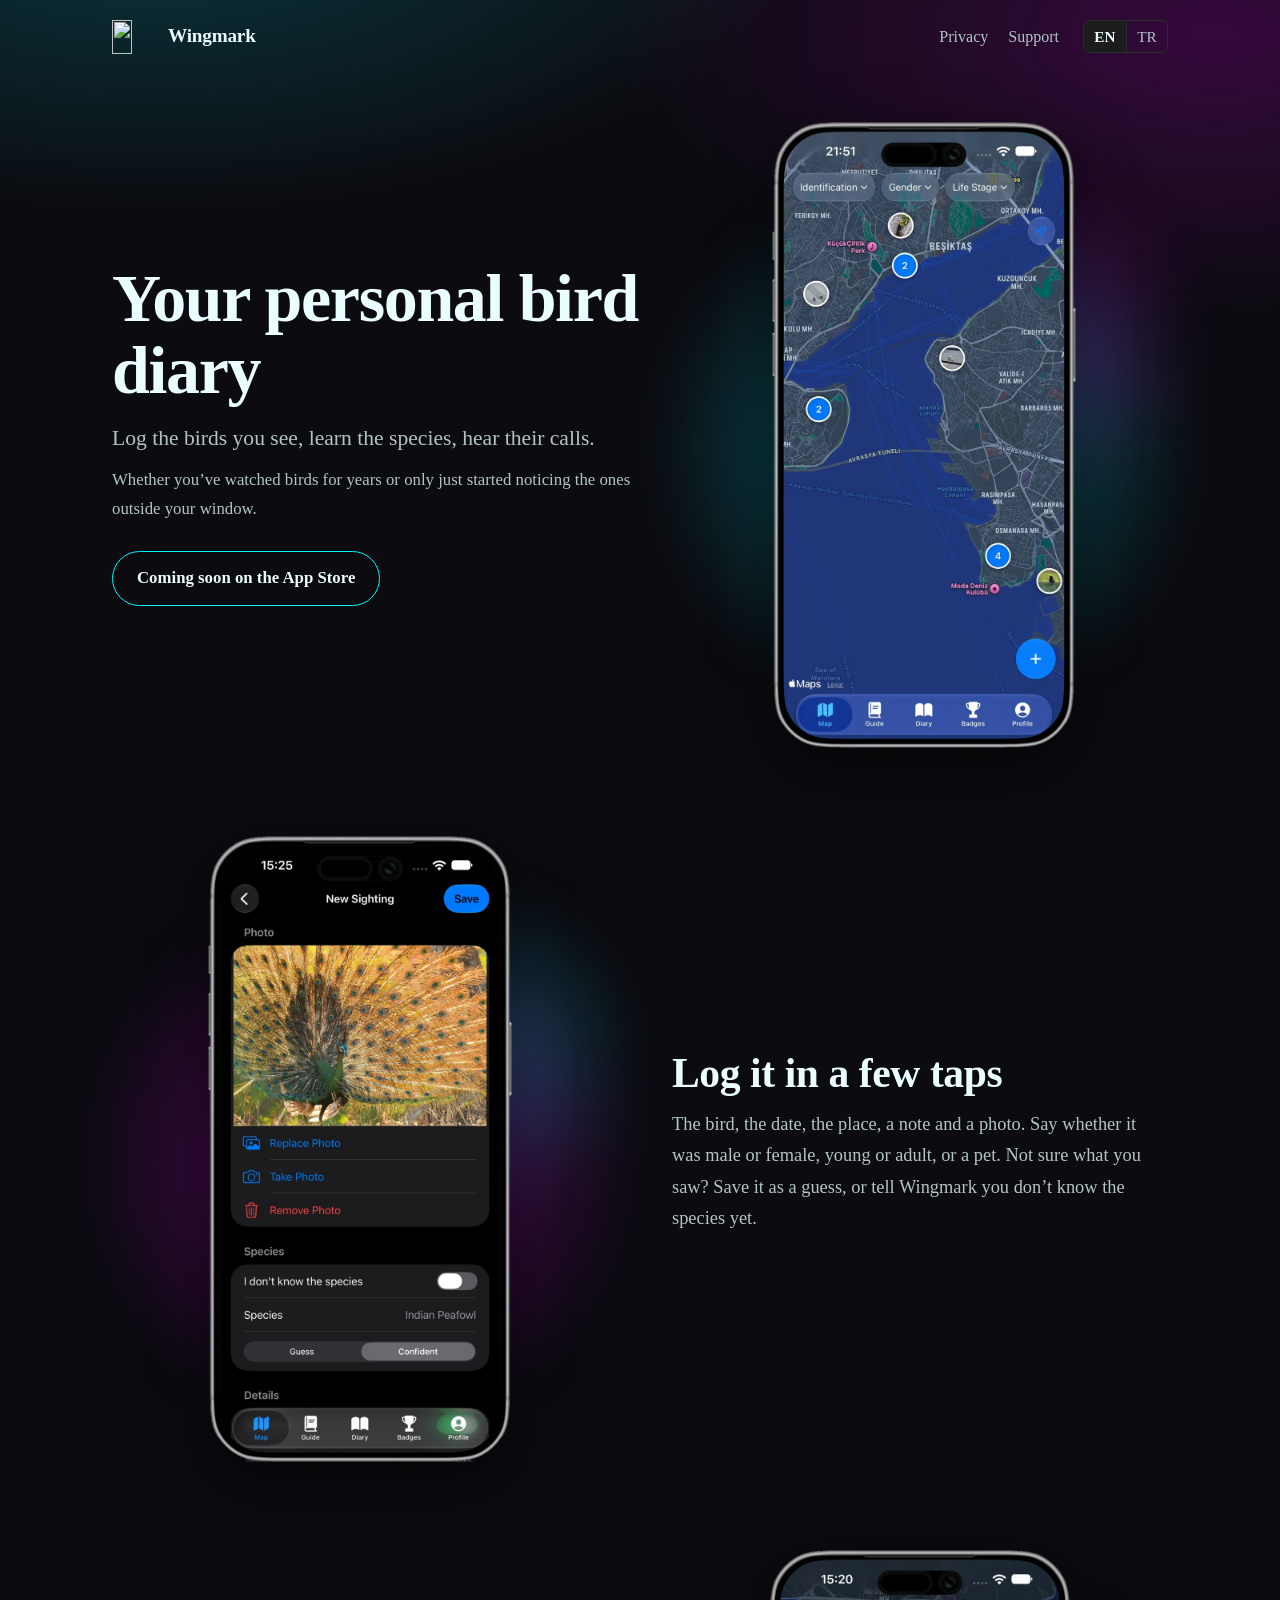
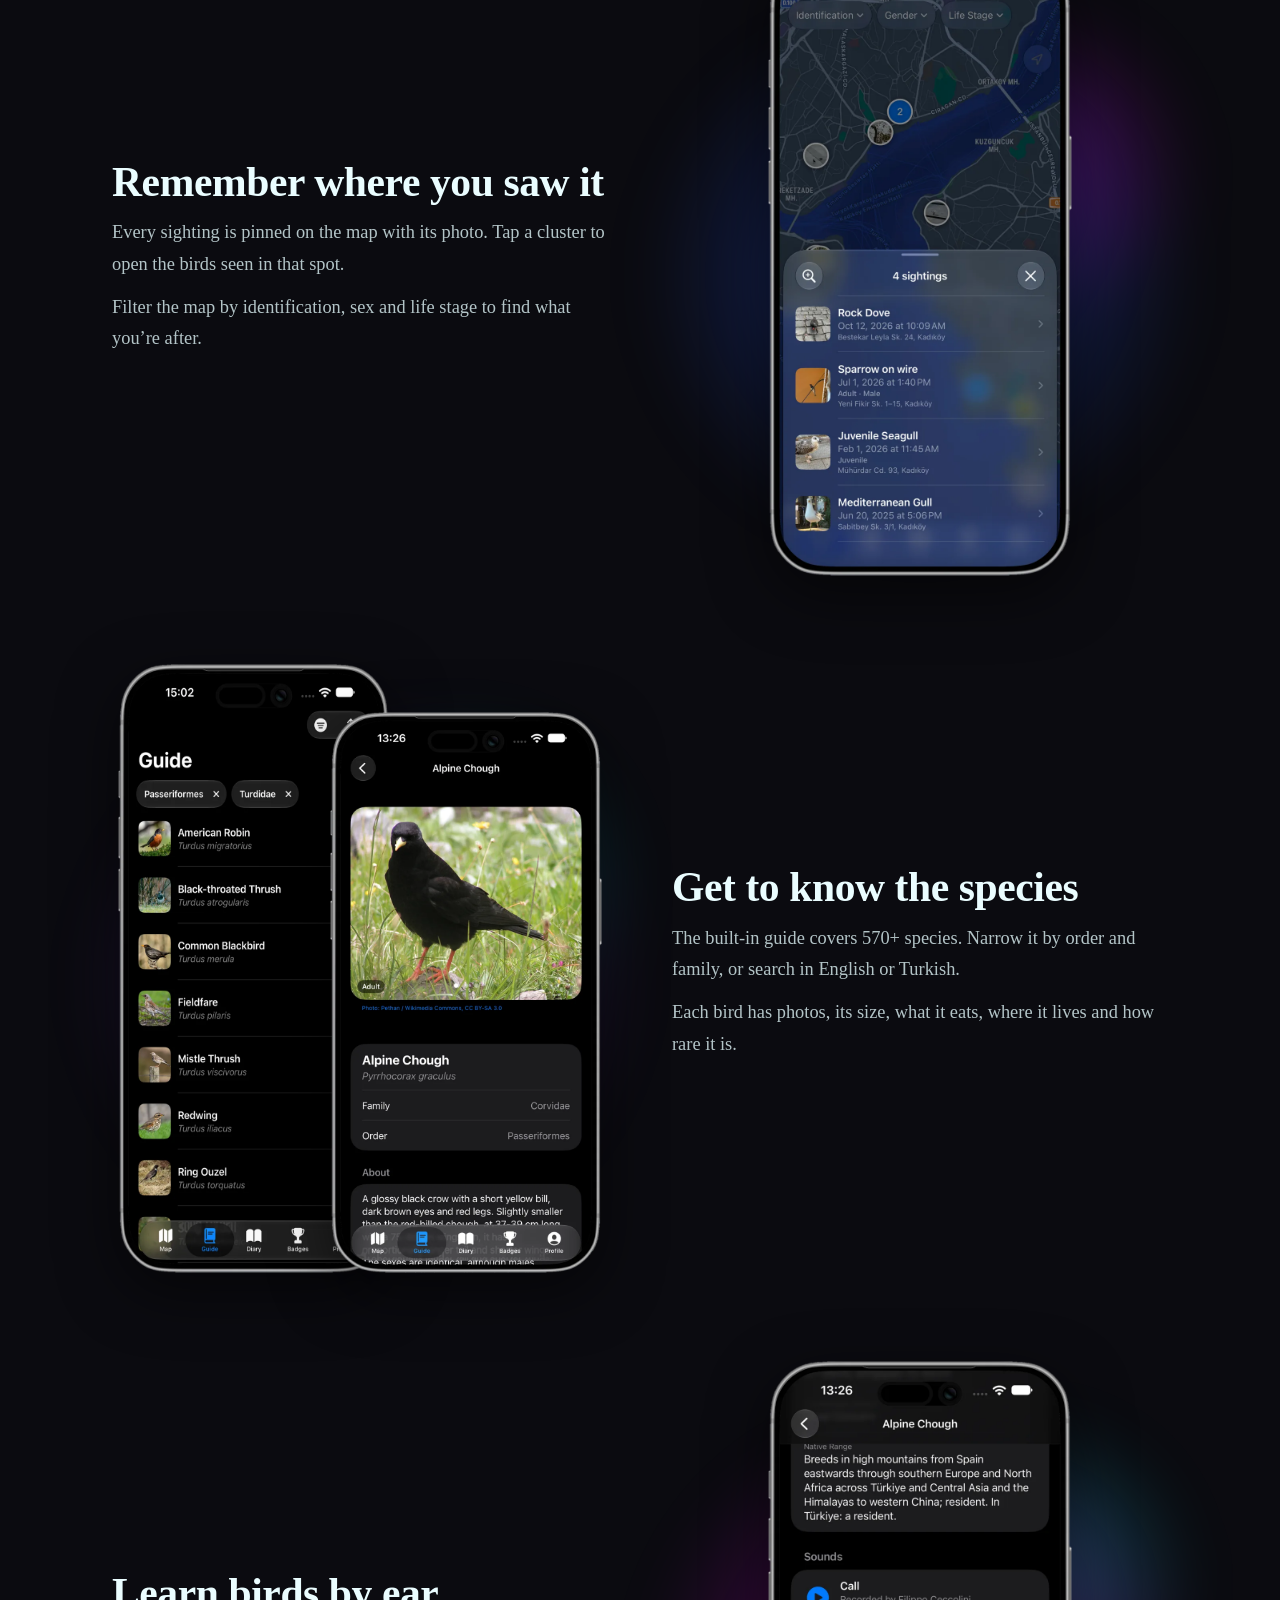
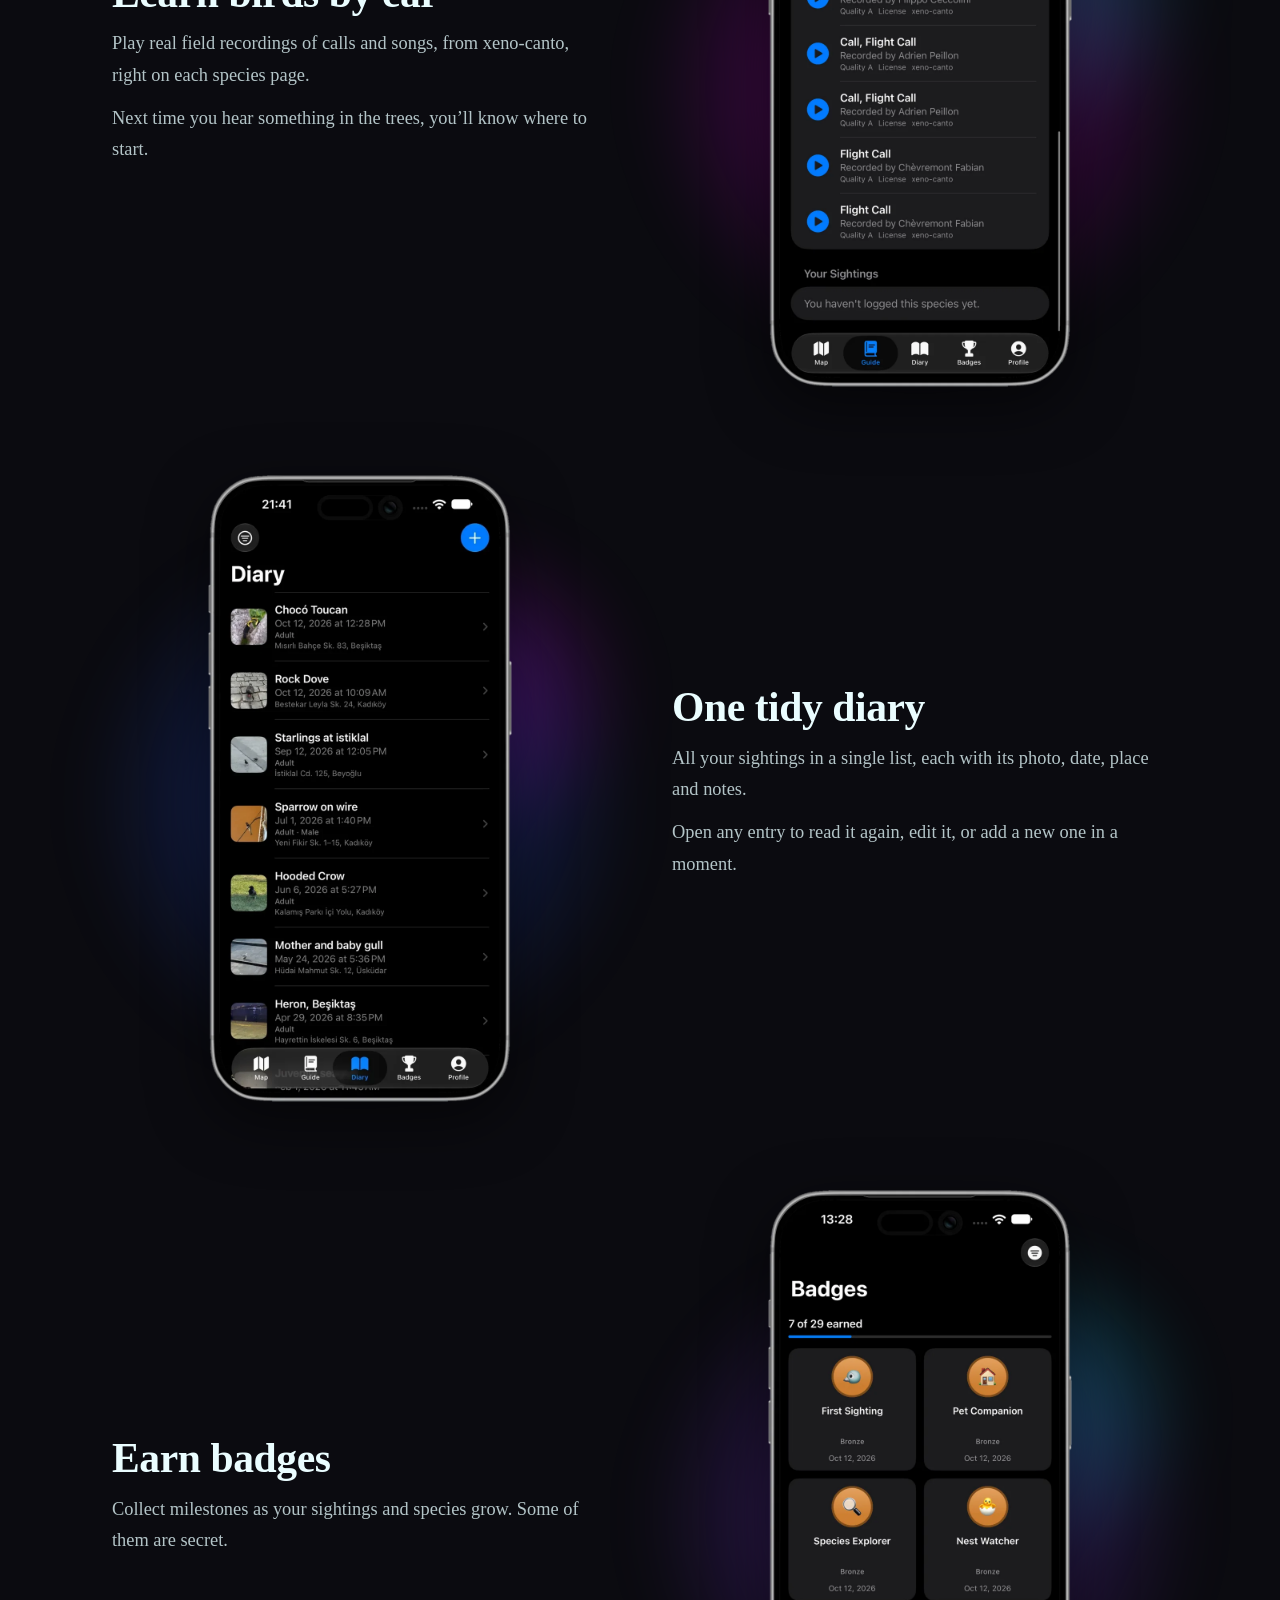
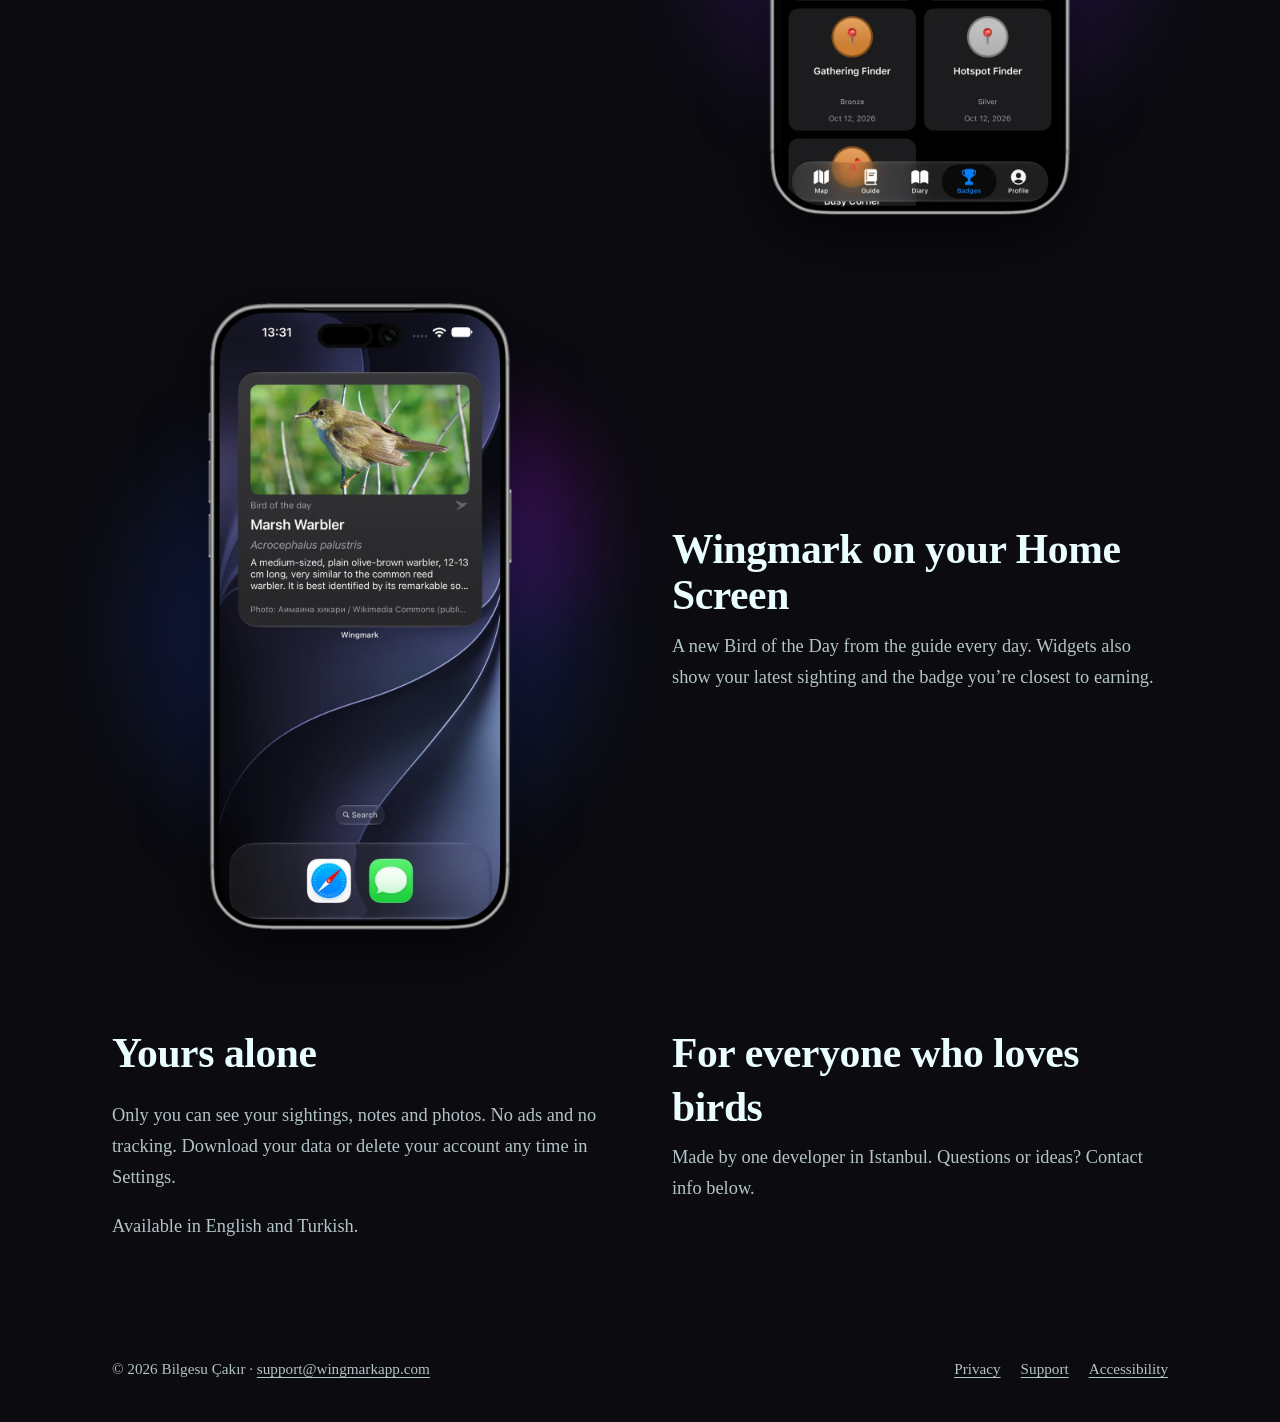
==== index.html @ 17e88d06 "Landing: privacy text as one paragraph Refs #25  Co-Authored-By: Claude Sonnet 5.5 <noreply@anthropi" ====
<!doctype html>
<html lang="en">
<head>
  <meta charset="utf-8">
  <meta name="viewport" content="width=device-width, initial-scale=1">
  <title>Wingmark · Your personal bird diary</title>
  <meta name="description" content="Wingmark is a private bird diary for iPhone: log sightings, pin them on a map, learn the species and hear their calls.">
  <meta name="theme-color" content="#0b0b10">
  <link rel="icon" href="favicon.png" type="image/png">
  <link rel="apple-touch-icon" href="apple-touch-icon.png">
  <link rel="preload" href="fonts/literata-latin.woff2" as="font" type="font/woff2" crossorigin>
  <link rel="stylesheet" href="style.css">
  <link rel="alternate" hreflang="en" href="https://wingmarkapp.com/">
  <link rel="alternate" hreflang="tr" href="https://wingmarkapp.com/index-tr">
</head>
<body class="landing">
  <header class="site-header">
    <div class="wide">
      <a class="brand" href="/"><img src="img/bird-cyan.png" alt="" width="40" height="28">Wingmark</a>
      <div class="header-end">
        <nav class="site-nav" aria-label="Main">
          <a href="/privacy">Privacy</a>
          <a href="/support">Support</a>
        </nav>
        <nav class="lang-toggle" aria-label="Language">
          <a href="/" lang="en" hreflang="en" aria-current="true">EN</a>
          <a href="/index-tr" lang="tr" hreflang="tr">TR</a>
        </nav>
      </div>
    </div>
  </header>

  <main>
    <section class="wide hero">
      <div>
        <h1>Your personal bird diary</h1>
        <p class="lede">Log the birds you see, learn the species, hear their calls.</p>
        <p class="audience">Whether you’ve watched birds for years or only just started noticing the ones outside your window.</p>
        <p class="store-soon">Coming soon on the App Store</p>
      </div>
      <div class="visual single"><img src="img/phones/map-en.webp" alt="Map of sightings, each pinned with its photo" width="760" height="1566"></div>
    </section>

    <section class="wide feature flip">
      <div>
        <h2>Log it in a few taps</h2>
        <p>The bird, the date, the place, a note and a photo. Say whether it was male or female, young or adult, or a pet. Not sure what you saw? Save it as a guess, or tell Wingmark you don’t know the species yet.</p>
      </div>
      <div class="visual magenta single"><img src="img/phones/add-en.webp" alt="The new sighting form with photo, species and details" width="760" height="1566" loading="lazy"></div>
    </section>

    <section class="wide feature">
      <div>
        <h2>Remember where you saw it</h2>
        <p>Every sighting is pinned on the map with its photo. Tap a cluster to open the birds seen in that spot.</p>
        <p>Filter the map by identification, sex and life stage to find what you’re after.</p>
      </div>
      <div class="visual blue single"><img src="img/phones/cluster-en.webp" alt="Tapping a cluster on the map lists the sightings there" width="760" height="1566" loading="lazy"></div>
    </section>

    <section class="wide feature flip">
      <div>
        <h2>Get to know the species</h2>
        <p>The built-in guide covers 570+ species. Narrow it by order and family, or search in English or Turkish.</p>
        <p>Each bird has photos, its size, what it eats, where it lives and how rare it is.</p>
      </div>
      <div class="visual violet duo"><img src="img/phones/guide-en.webp" alt="Species guide narrowed by order and family" width="760" height="1566" loading="lazy"><img src="img/phones/species-en.webp" alt="A species page with photo, family and order" width="760" height="1566" loading="lazy"></div>
    </section>

    <section class="wide feature">
      <div>
        <h2>Learn birds by ear</h2>
        <p>Play real field recordings of calls and songs, from xeno-canto, right on each species page.</p>
        <p>Next time you hear something in the trees, you’ll know where to start.</p>
      </div>
      <div class="visual magenta single"><img src="img/phones/sounds-en.webp" alt="A species page with recorded calls to play" width="760" height="1566" loading="lazy"></div>
    </section>

    <section class="wide feature flip">
      <div>
        <h2>One tidy diary</h2>
        <p>All your sightings in a single list, each with its photo, date, place and notes.</p>
        <p>Open any entry to read it again, edit it, or add a new one in a moment.</p>
      </div>
      <div class="visual blue single"><img src="img/phones/diary-en.webp" alt="A diary list of sightings with photos" width="760" height="1566" loading="lazy"></div>
    </section>

    <section class="wide feature">
      <div>
        <h2>Earn badges</h2>
        <p>Collect milestones as your sightings and species grow. Some of them are secret.</p>
      </div>
      <div class="visual violet single"><img src="img/phones/badges-en.webp" alt="Badges screen showing earned badges" width="760" height="1566" loading="lazy"></div>
    </section>
    <section class="wide feature flip">
      <div>
        <h2>Wingmark on your Home Screen</h2>
        <p>A new Bird of the Day from the guide every day. Widgets also show your latest sighting and the badge you’re closest to earning.</p>
      </div>
      <div class="visual blue single"><img src="img/phones/widget-en.webp" alt="Bird of the Day widget on the Home Screen" width="760" height="1566" loading="lazy"></div>
    </section>

    <div class="wide closing">
      <section class="private">
        <h2>Yours alone</h2>
        <p>Only you can see your sightings, notes and photos. No ads and no tracking. Download your data or delete your account any time in Settings.</p>
        <p>Available in English and Turkish.</p>
      </section>

      <section class="everyone">
        <h2>For everyone who loves birds</h2>
        <p>Made by one developer in Istanbul. Questions or ideas? Contact info below.</p>
      </section>
    </div>
  </main>

  <footer class="site-footer">
    <div class="wide">
      <p>© 2026 Bilgesu Çakır · <a href="mailto:support@wingmarkapp.com">support@wingmarkapp.com</a></p>
      <nav aria-label="Footer">
        <a href="/privacy">Privacy</a>
        <a href="/support">Support</a>
        <a href="/accessibility">Accessibility</a>
      </nav>
    </div>
  </footer>
</body>
</html>
---- style.css ----
/* Literata, self-hosted so the site makes no third-party requests. SIL OFL 1.1, see fonts/OFL.txt */
@font-face {
  font-family: "Literata";
  font-style: normal;
  font-display: swap;
  font-weight: 200 900;
  src: url("fonts/literata-latin-ext.woff2") format("woff2");
  unicode-range: U+0100-02BA, U+02BD-02C5, U+02C7-02CC, U+02CE-02D7, U+02DD-02FF, U+0304, U+0308, U+0329, U+1D00-1DBF, U+1E00-1E9F, U+1EF2-1EFF, U+2020, U+20A0-20AB, U+20AD-20C0, U+2113, U+2C60-2C7F, U+A720-A7FF;
}

@font-face {
  font-family: "Literata";
  font-style: normal;
  font-display: swap;
  font-weight: 200 900;
  src: url("fonts/literata-latin.woff2") format("woff2");
  unicode-range: U+0000-00FF, U+0131, U+0152-0153, U+02BB-02BC, U+02C6, U+02DA, U+02DC, U+0304, U+0308, U+0329, U+2000-206F, U+20AC, U+2122, U+2191, U+2193, U+2212, U+2215, U+FEFF, U+FFFD;
}

:root {
  color-scheme: light;
  --paper: #f1fdff;
  --ink: #0a0a0b;
  --muted: #4b5b5e;
  --accent: #a800b4;
  --mark: #df00eb;
  --panel: #d1f9ff;
  --map: #66efff;
  --contour: #3fb3c2;
  --water: #1c9aab;
  --rule: #bfe9ef;
  --raised: #ffffff;
  --measure: 36rem;
}

@media (prefers-color-scheme: dark) {
  :root {
    color-scheme: dark;
    --paper: #121212;
    --ink: #eafdff;
    --muted: #9db4b7;
    --accent: #01f3ff;
    --mark: #df00eb;
    --panel: #1c1c1d;
    --map: #171819;
    --contour: #24494e;
    --water: #1d6f77;
    --rule: #2a2d2e;
    --raised: #1f2021;
  }
}

*,
*::before,
*::after {
  box-sizing: border-box;
}

html {
  -webkit-text-size-adjust: 100%;
}

body {
  margin: 0;
  background: var(--paper);
  color: var(--ink);
  font-family: "Literata", Georgia, "Times New Roman", serif;
  font-size: 1.125rem;
  line-height: 1.7;
  font-optical-sizing: auto;
}

a {
  color: var(--accent);
  text-decoration-thickness: 1px;
  text-underline-offset: 0.18em;
}

a:hover {
  text-decoration-thickness: 2px;
}

:focus-visible {
  outline: 2px solid var(--accent);
  outline-offset: 3px;
  border-radius: 2px;
}

.column {
  max-width: var(--measure);
  margin: 0 auto;
  padding: 0 1rem;
}

.wide {
  max-width: 52rem;
  margin: 0 auto;
  padding: 0 1rem;
}

/* Header */
.site-header .wide {
  display: flex;
  flex-wrap: wrap;
  align-items: center;
  justify-content: space-between;
  gap: 0.5rem 1.5rem;
  padding-top: 1.25rem;
  padding-bottom: 1.25rem;
}

.brand {
  display: inline-flex;
  align-items: center;
  gap: 0.5rem;
  color: var(--ink);
  font-weight: 650;
  font-size: 1.2rem;
  letter-spacing: -0.01em;
  text-decoration: none;
}

.brand img {
  height: 2.1rem;
  width: auto;
}

.header-end {
  display: flex;
  flex-wrap: wrap;
  align-items: center;
  gap: 0.25rem 1.5rem;
}

.site-nav {
  display: flex;
  gap: 1.25rem;
  font-size: 1rem;
}

.lang-toggle {
  display: flex;
  font-size: 0.95rem;
  border: 1px solid var(--rule);
  border-radius: 6px;
  overflow: hidden;
}

.lang-toggle a {
  padding: 0.15rem 0.65rem;
  color: var(--muted);
  text-decoration: none;
}

.lang-toggle a + a {
  border-left: 1px solid var(--rule);
}

.lang-toggle a[aria-current="true"] {
  background: var(--panel);
  color: var(--ink);
  font-weight: 650;
}

.lang-toggle a:not([aria-current]):hover {
  color: var(--ink);
}

.site-nav a {
  color: var(--muted);
  text-decoration: none;
}

.site-nav a:hover,
.site-nav a[aria-current="page"] {
  color: var(--ink);
  text-decoration: underline;
  text-decoration-color: var(--accent);
}

/* Type scale (1.25 ratio) */
main {
  padding-bottom: 4rem;
}

h1 {
  font-size: 2.44rem;
  line-height: 1.15;
  font-weight: 650;
  letter-spacing: -0.02em;
  margin: 1.5rem 0 0.75rem;
}

h2 {
  font-size: 1.4rem;
  line-height: 1.3;
  font-weight: 620;
  letter-spacing: -0.01em;
  margin: 2.75rem 0 0.6rem;
}

h3 {
  font-size: 1.125rem;
  line-height: 1.4;
  font-weight: 620;
  margin: 1.75rem 0 0.3rem;
}

p,
ul,
ol {
  margin: 0 0 1.1rem;
}

ul,
ol {
  padding-left: 1.3rem;
}

li + li {
  margin-top: 0.4rem;
}

strong {
  font-weight: 620;
}

.lede {
  font-size: 1.3rem;
  line-height: 1.5;
  color: var(--muted);
}

.meta {
  color: var(--muted);
  font-size: 1rem;
}

.summary {
  background: var(--panel);
  border-radius: 6px;
  padding: 1.1rem 1.25rem;
  margin: 2rem 0;
}

.summary > :last-child {
  margin-bottom: 0;
}

.summary h2 {
  font-size: 1.125rem;
  margin: 0 0 0.4rem;
}

.contents {
  margin: 2rem 0;
}

.contents h2 {
  font-size: 1.125rem;
  margin: 0 0 0.4rem;
}

.contents ol {
  columns: 2 13rem;
  column-gap: 2rem;
  margin: 0;
  font-size: 1rem;
}

.contents li {
  break-inside: avoid;
}

.policy h2 {
  scroll-margin-top: 1rem;
}

/* Landing: the field map */
.field {
  display: grid;
  margin: 2rem 0 3rem;
}

.field > * {
  grid-area: 1 / 1;
}

.field svg {
  width: 100%;
  height: auto;
  display: block;
  border-radius: 10px;
  background: var(--map);
}

.field .contour {
  fill: none;
  stroke: var(--contour);
  stroke-width: 1.25;
}

.field .water {
  fill: none;
  stroke: var(--water);
  stroke-width: 5;
  stroke-linecap: round;
}

.field .pin {
  fill: var(--ink);
  fill-opacity: 0.55;
}

.field .pin-selected {
  fill: var(--mark);
}

.field .pin-dot {
  fill: var(--paper);
}

.entry {
  align-self: end;
  justify-self: start;
  margin: 1rem;
  max-width: 18.5rem;
  background: var(--raised);
  border-radius: 8px;
  padding: 0.9rem 1.1rem 1rem;
  box-shadow: 0 1px 2px rgb(21 36 30 / 0.12), 0 6px 20px rgb(21 36 30 / 0.1);
  font-size: 0.95rem;
  line-height: 1.5;
}

.entry h2 {
  font-size: 1.15rem;
  margin: 0;
}

.entry .latin {
  font-style: italic;
  color: var(--muted);
  margin: 0 0 0.6rem;
}

.entry p {
  margin: 0;
}

.entry .note {
  margin-top: 0.6rem;
  color: var(--muted);
}

@media (max-width: 34rem) {
  .field > * {
    grid-area: auto;
  }

  .entry {
    margin: -1.5rem 0.75rem 0;
    max-width: none;
  }
}

@media (prefers-reduced-motion: no-preference) {
  .pin-drop {
    animation: drop 0.6s cubic-bezier(0.3, 1.4, 0.5, 1) 0.3s both;
  }

  @keyframes drop {
    from {
      transform: translateY(-24px);
      opacity: 0;
    }
  }
}

.features h2 {
  font-size: 1.2rem;
  margin: 2rem 0 0.25rem;
}

.features p {
  color: var(--muted);
}

.status {
  margin: 2.5rem 0 0;
  font-size: 1.2rem;
}

/* Support FAQ */
.faq details {
  border-top: 1px solid var(--rule);
  padding: 0.85rem 0;
}

.faq details:last-of-type {
  border-bottom: 1px solid var(--rule);
}

.faq summary {
  cursor: pointer;
  font-weight: 620;
}

.faq details > :not(summary) {
  margin-top: 0.6rem;
}

.faq details > :last-child {
  margin-bottom: 0.25rem;
}

.contact {
  font-size: 1.3rem;
  margin: 0.25rem 0 1.25rem;
}

/* Footer */
.site-footer {
  color: var(--muted);
  font-size: 0.95rem;
  padding: 2rem 0 2.5rem;
}

.site-footer .wide {
  display: flex;
  flex-wrap: wrap;
  justify-content: space-between;
  gap: 0.5rem 1.5rem;
}

.site-footer nav {
  display: flex;
  flex-wrap: wrap;
  gap: 0.25rem 1.25rem;
}

.site-footer a {
  color: var(--muted);
}

.site-footer p {
  margin: 0;
}

/* Landing page (index.html, index-tr.html): always dark, screenshot-led */
body.landing,
body.dark {
  --paper: #0b0b10;
  --ink: #eafdff;
  --muted: #b3c4c7;
  --accent: #01f3ff;
  --panel: #1c1c1d;
  --rule: #2a2d2e;
  color-scheme: dark;
  background:
    radial-gradient(60rem 28rem at 12% -6rem, rgb(1 243 255 / 0.2), transparent 70%),
    radial-gradient(54rem 26rem at 95% 2rem, rgb(223 0 235 / 0.2), transparent 70%),
    var(--paper);
  background-repeat: no-repeat;
}

.landing .wide,
.dark .wide {
  max-width: 68rem;
}

.landing h1 {
  font-size: clamp(2.5rem, 8vw, 4.25rem);
  line-height: 1.05;
  margin: 0 0 1rem;
}

.landing .hero {
  display: grid;
  align-items: center;
  gap: 2rem;
  padding-top: 2rem;
}

.landing .lede {
  font-size: 1.35rem;
  margin: 0 0 0.75rem;
}

.landing .audience {
  color: var(--muted);
  font-size: 1.05rem;
  margin: 0 0 1.75rem;
}

.store-soon {
  display: inline-block;
  margin: 0;
  padding: 0.75rem 1.5rem;
  border: 1px solid var(--accent);
  border-radius: 999px;
  font-weight: 620;
  font-size: 1.05rem;
}

/* Phone screenshots sit on a soft coloured glow */
.visual {
  --glow: 1 243 255;
  position: relative;
  display: flex;
  justify-content: center;
  isolation: isolate;
}

.visual::before {
  content: "";
  position: absolute;
  inset: 8% -6% 4%;
  z-index: -1;
  background:
    radial-gradient(closest-side, rgb(var(--glow) / 0.42), transparent 100%),
    radial-gradient(closest-side at 70% 30%, rgb(var(--glow2, 223 0 235) / 0.3), transparent 100%);
  filter: blur(28px);
}

.visual.magenta { --glow: 223 0 235; --glow2: 1 243 255; }
.visual.blue { --glow: 40 90 255; --glow2: 223 0 235; }
.visual.violet { --glow: 140 60 255; --glow2: 1 243 255; }

.visual img {
  display: block;
  width: min(62%, 17rem);
  height: auto;
  filter: drop-shadow(0 18px 30px rgb(0 0 0 / 0.55));
}

.visual.single img {
  width: min(78%, 19rem);
}

.visual.duo img + img {
  margin-left: -12%;
  margin-top: 3rem;
}

.landing .feature {
  display: grid;
  align-items: center;
  gap: 1.5rem;
  margin-top: 5.5rem;
}

.landing .feature h2 {
  font-size: clamp(1.9rem, 5vw, 2.6rem);
  line-height: 1.1;
  margin: 0 0 0.75rem;
}

.landing .feature p,
.landing .pair p {
  color: var(--muted);
  font-size: 1.15rem;
  margin: 0 0 0.75rem;
}

.landing .pair {
  display: grid;
  gap: 4rem 2rem;
  margin-top: 6rem;
}

.landing .pair article {
  display: grid;
  gap: 1.5rem;
  justify-items: center;
  text-align: center;
}

.landing .pair h2 {
  font-size: 1.8rem;
  margin: 0 0 0.5rem;
}

.landing .closing {
  display: grid;
  gap: 4rem;
  margin-top: 6rem;
}

.landing .closing .private,
.landing .closing .everyone {
  margin: 0;
  padding: 0;
  max-width: none;
}

.landing .private p,
.landing .everyone p {
  max-width: 40rem;
}

.landing .private h2 {
  font-size: clamp(1.9rem, 5vw, 2.6rem);
  margin: 0 0 1.25rem;
}

.landing .everyone {
  margin: 6rem auto 0;
  max-width: 68rem;
  padding: 0 1rem;
}

.landing .everyone h2 {
  font-size: clamp(1.9rem, 5vw, 2.6rem);
  margin: 0 0 0.5rem;
}

.landing .private p,
.landing .everyone p {
  color: var(--muted);
  font-size: 1.15rem;
}

.landing .site-footer a:hover,
.dark .site-footer a:hover {
  color: var(--ink);
}

@media (min-width: 48rem) {
  .landing .hero {
    grid-template-columns: 1.1fr 1fr;
    padding-top: 3rem;
  }

  .landing .feature {
    grid-template-columns: 1fr 1fr;
    gap: 4rem;
  }

  .landing .feature.flip .visual {
    order: -1;
  }

  .landing .pair {
    grid-template-columns: 1fr 1fr;
  }

  .landing .closing {
    grid-template-columns: 1fr 1fr;
    gap: 4rem;
    align-items: start;
  }
}
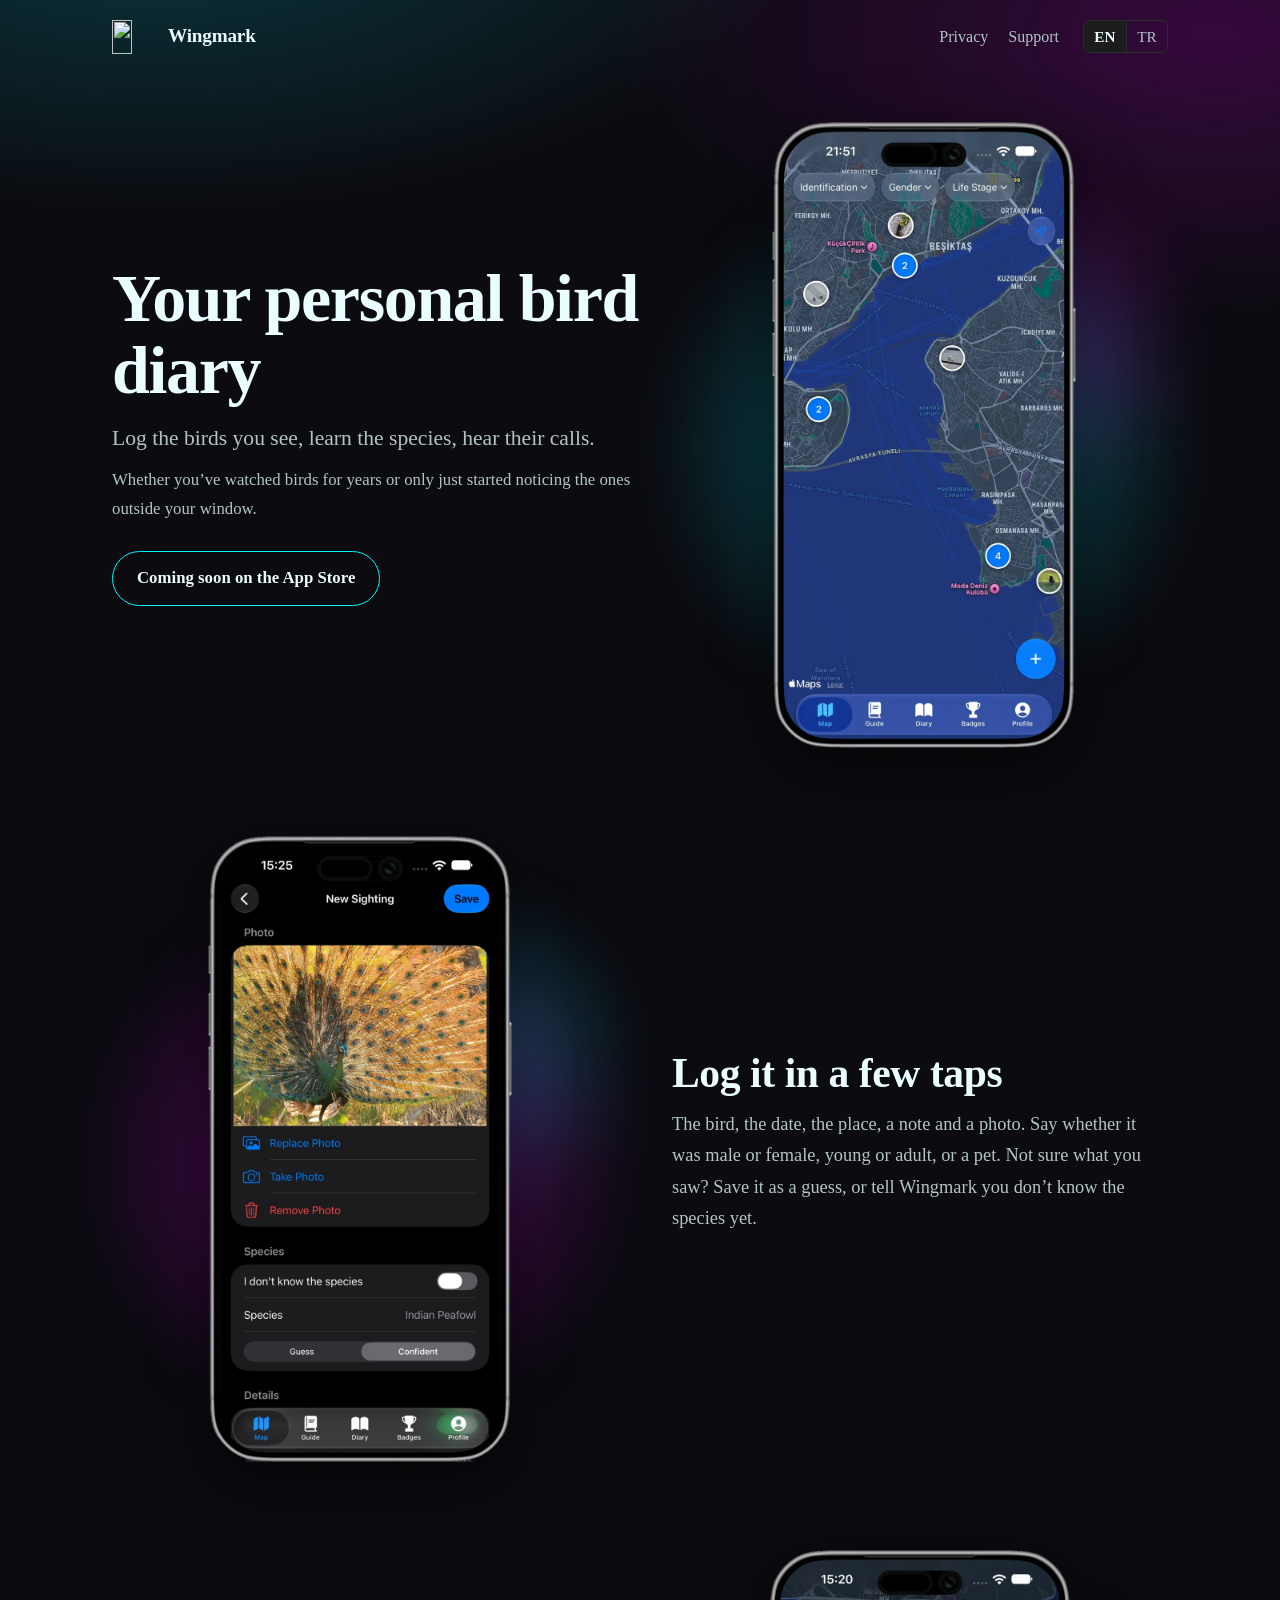
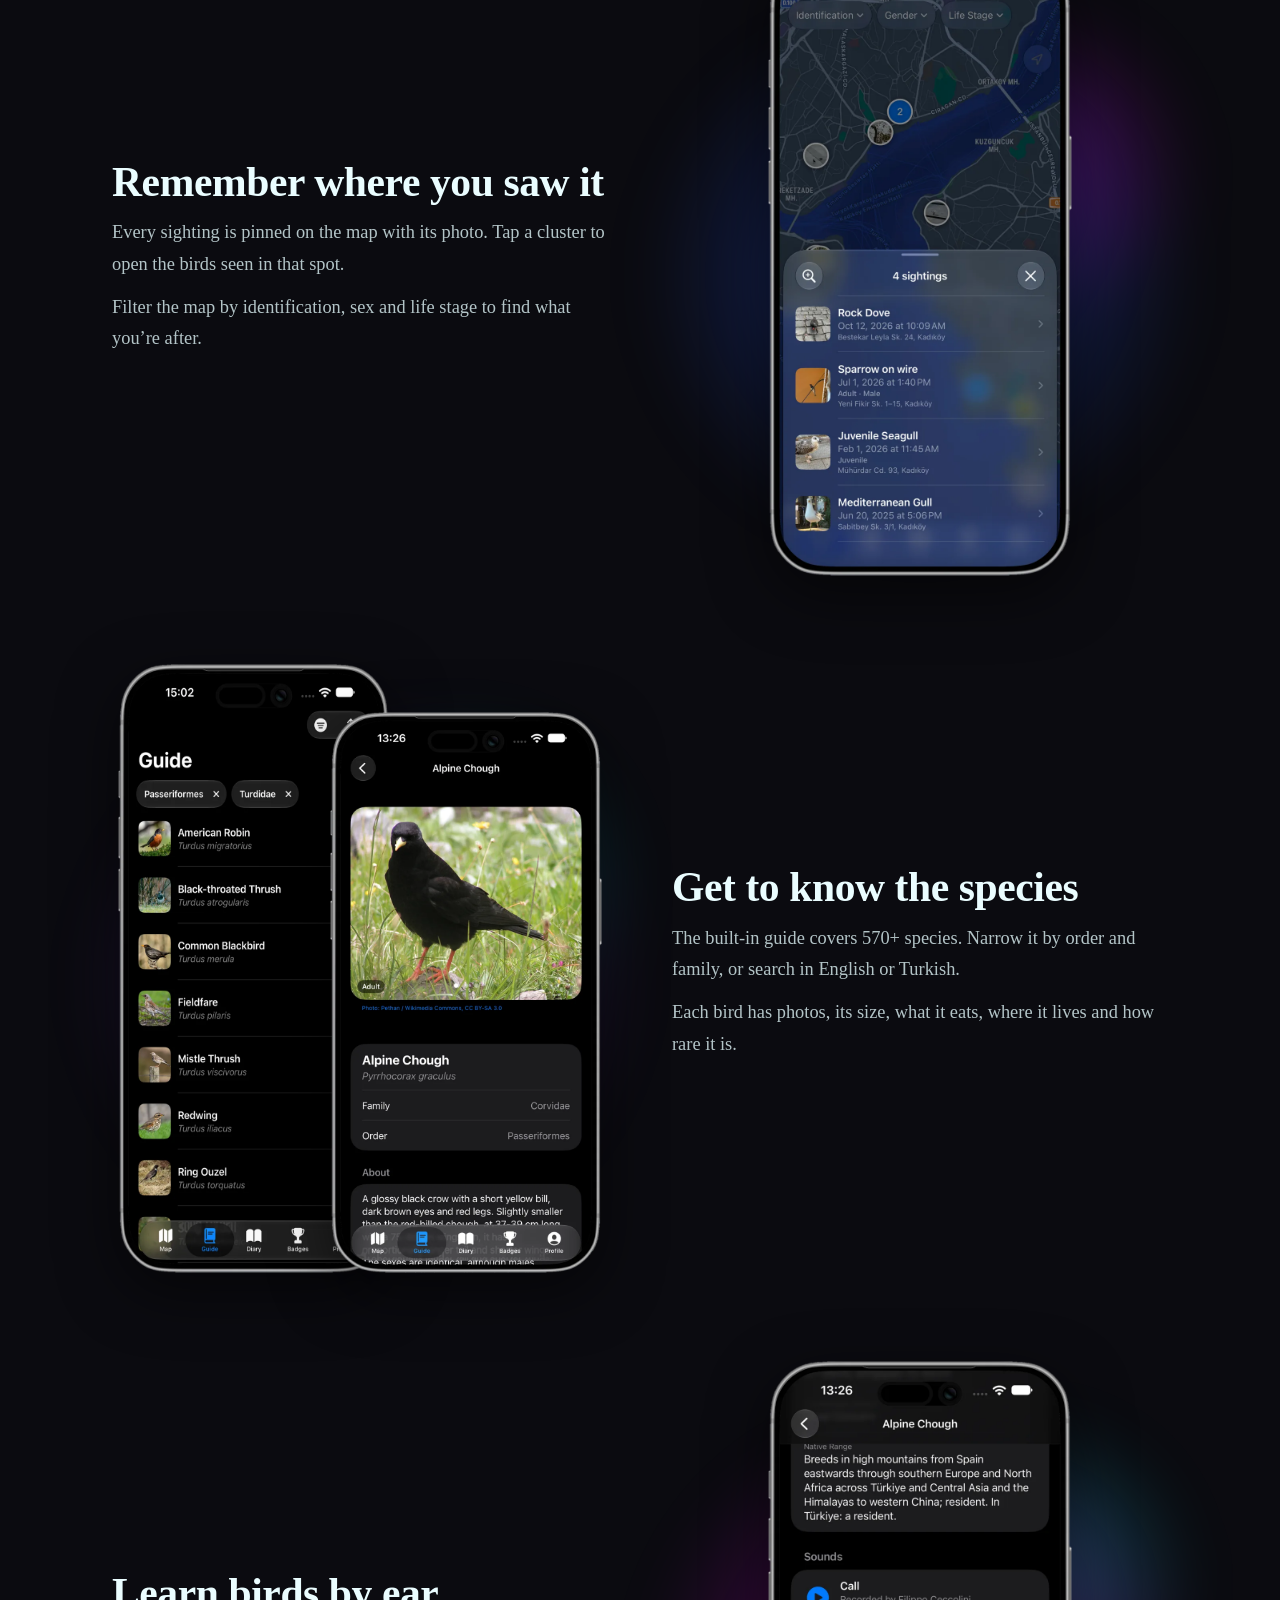
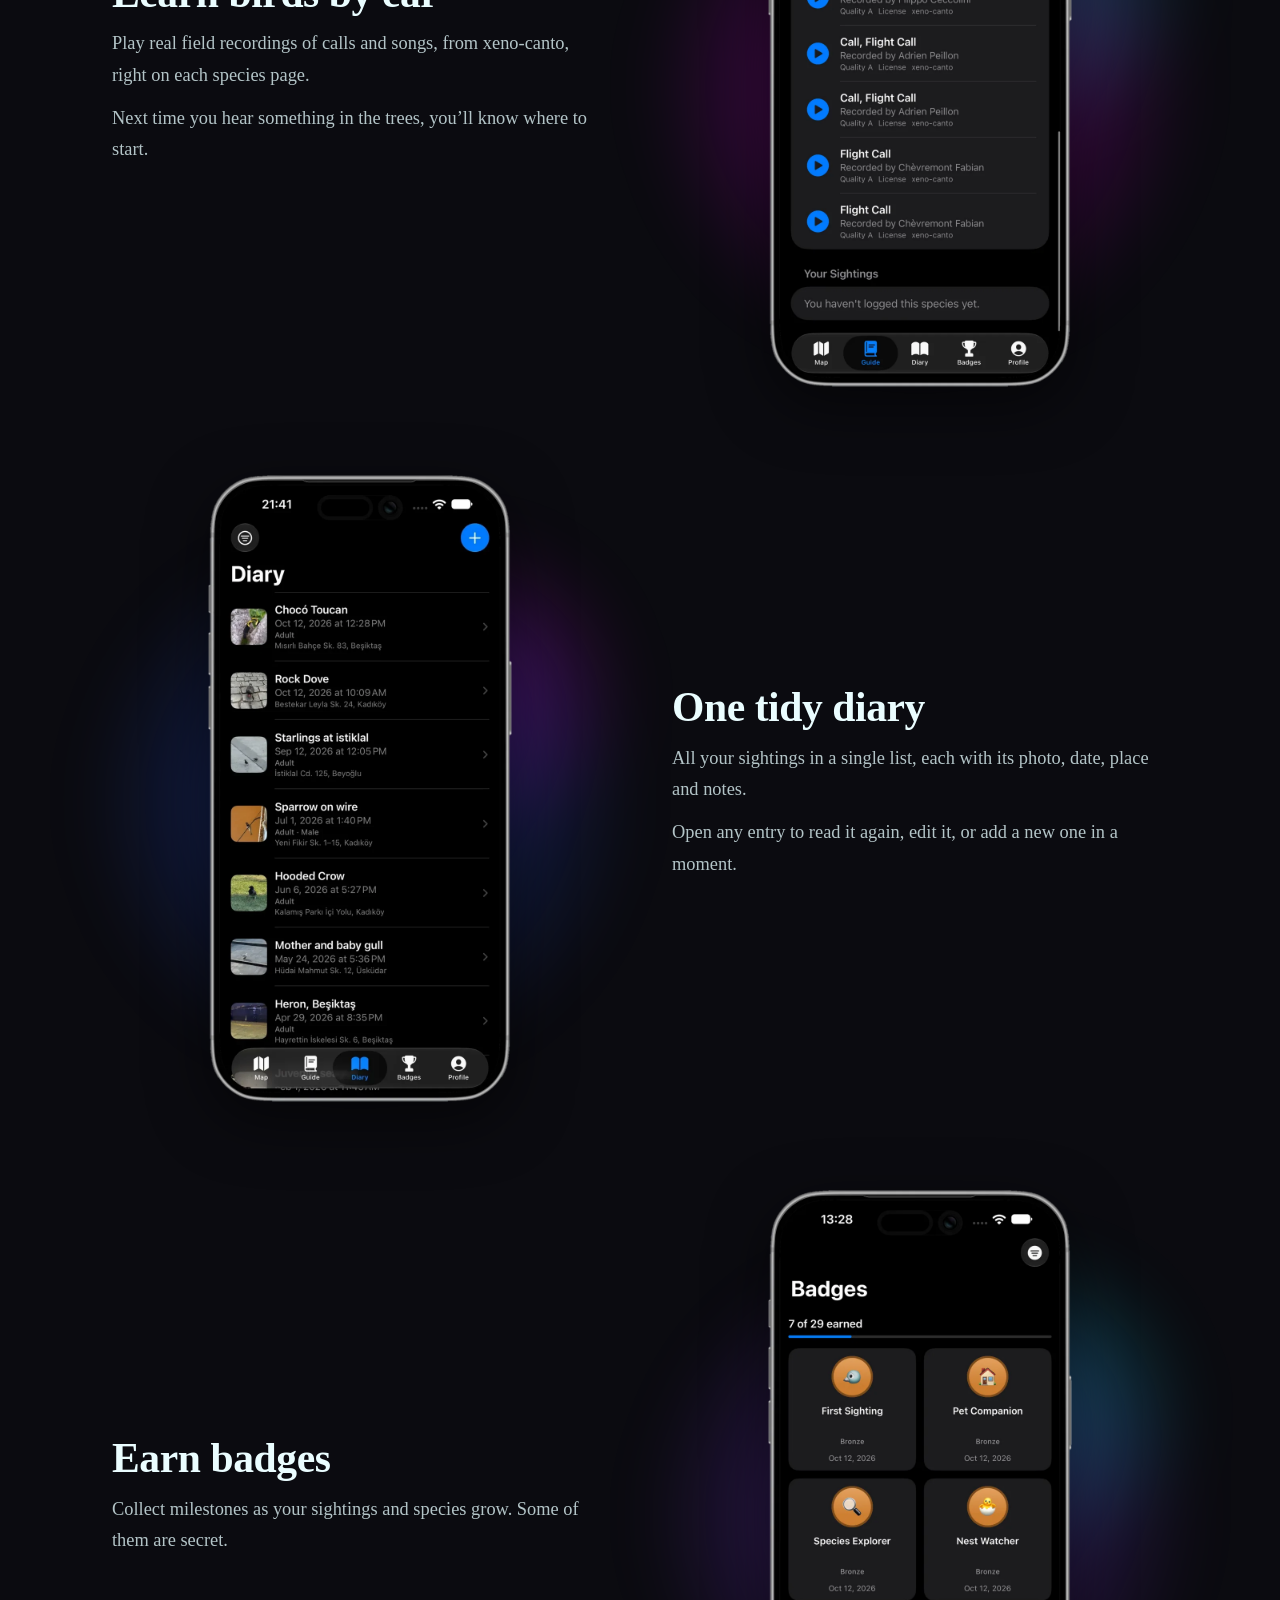
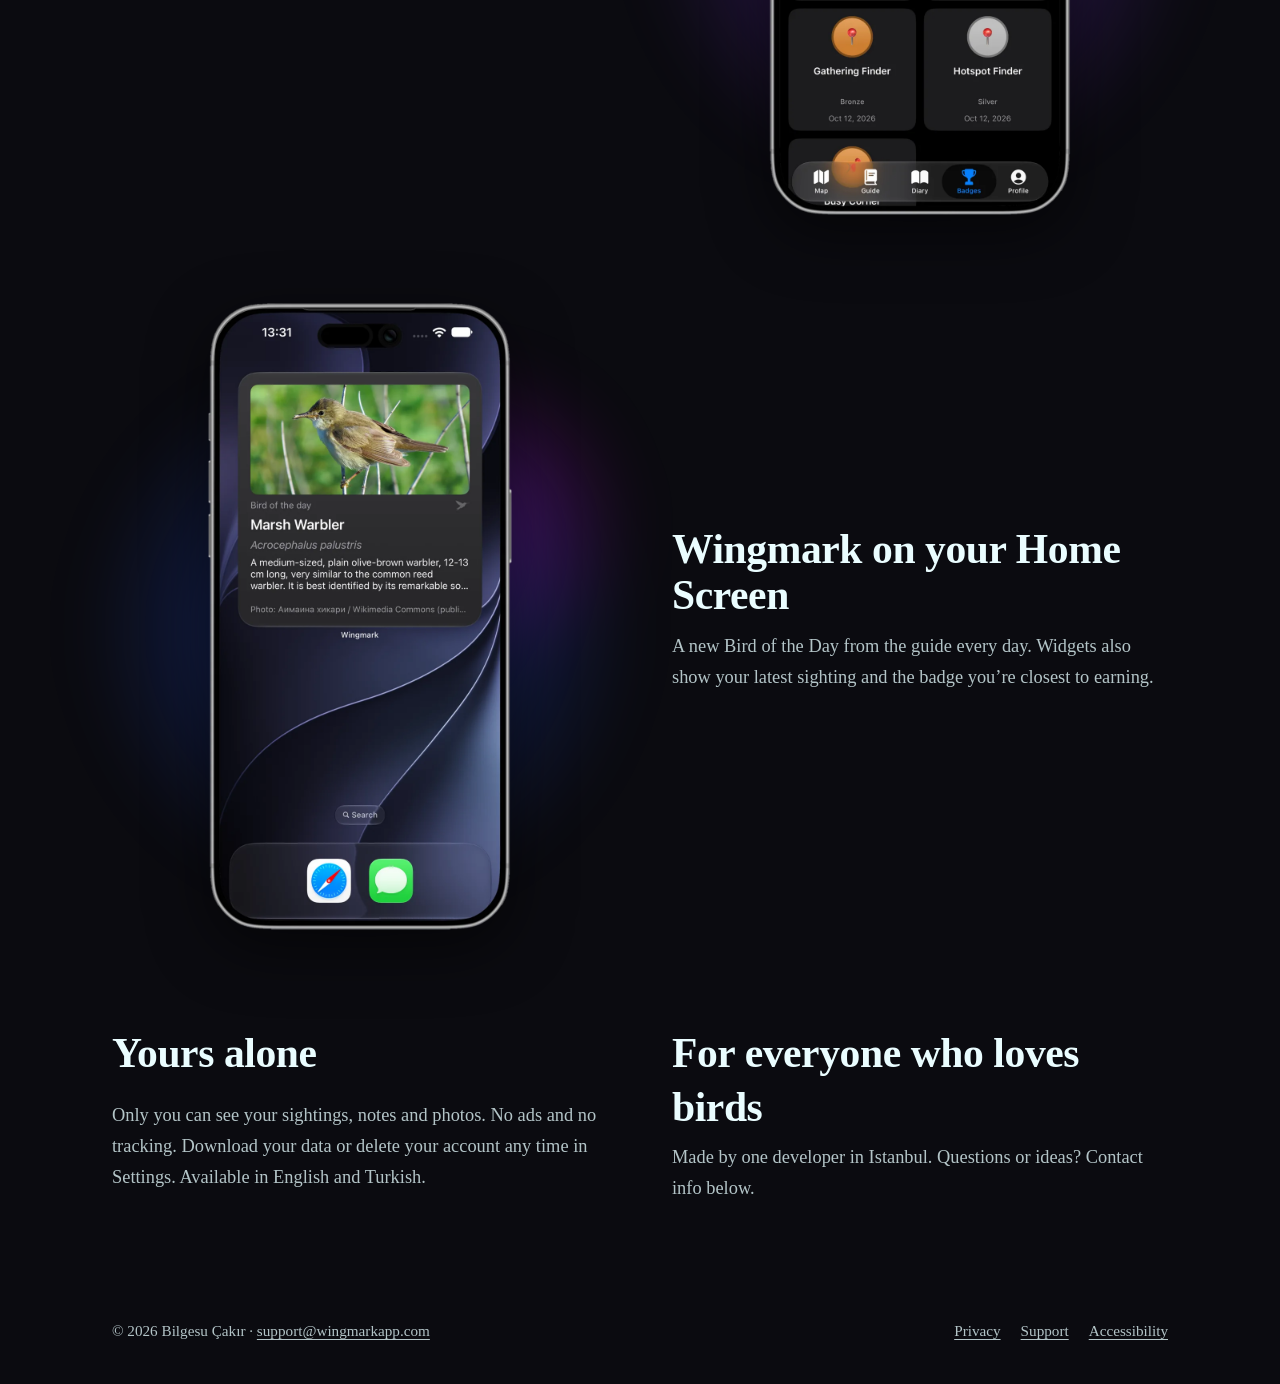
==== commit 8c05cb0a: "Landing: privacy text as one paragraph (fold in last line) Refs #25  Co-Authored-By: Claude Sonnet 5" ====
--- a/index.html
+++ b/index.html
@@ -103,8 +103,7 @@
     <div class="wide closing">
       <section class="private">
         <h2>Yours alone</h2>
-        <p>Only you can see your sightings, notes and photos. No ads and no tracking. Download your data or delete your account any time in Settings.</p>
-        <p>Available in English and Turkish.</p>
+        <p>Only you can see your sightings, notes and photos. No ads and no tracking. Download your data or delete your account any time in Settings. Available in English and Turkish.</p>
       </section>
 
       <section class="everyone">
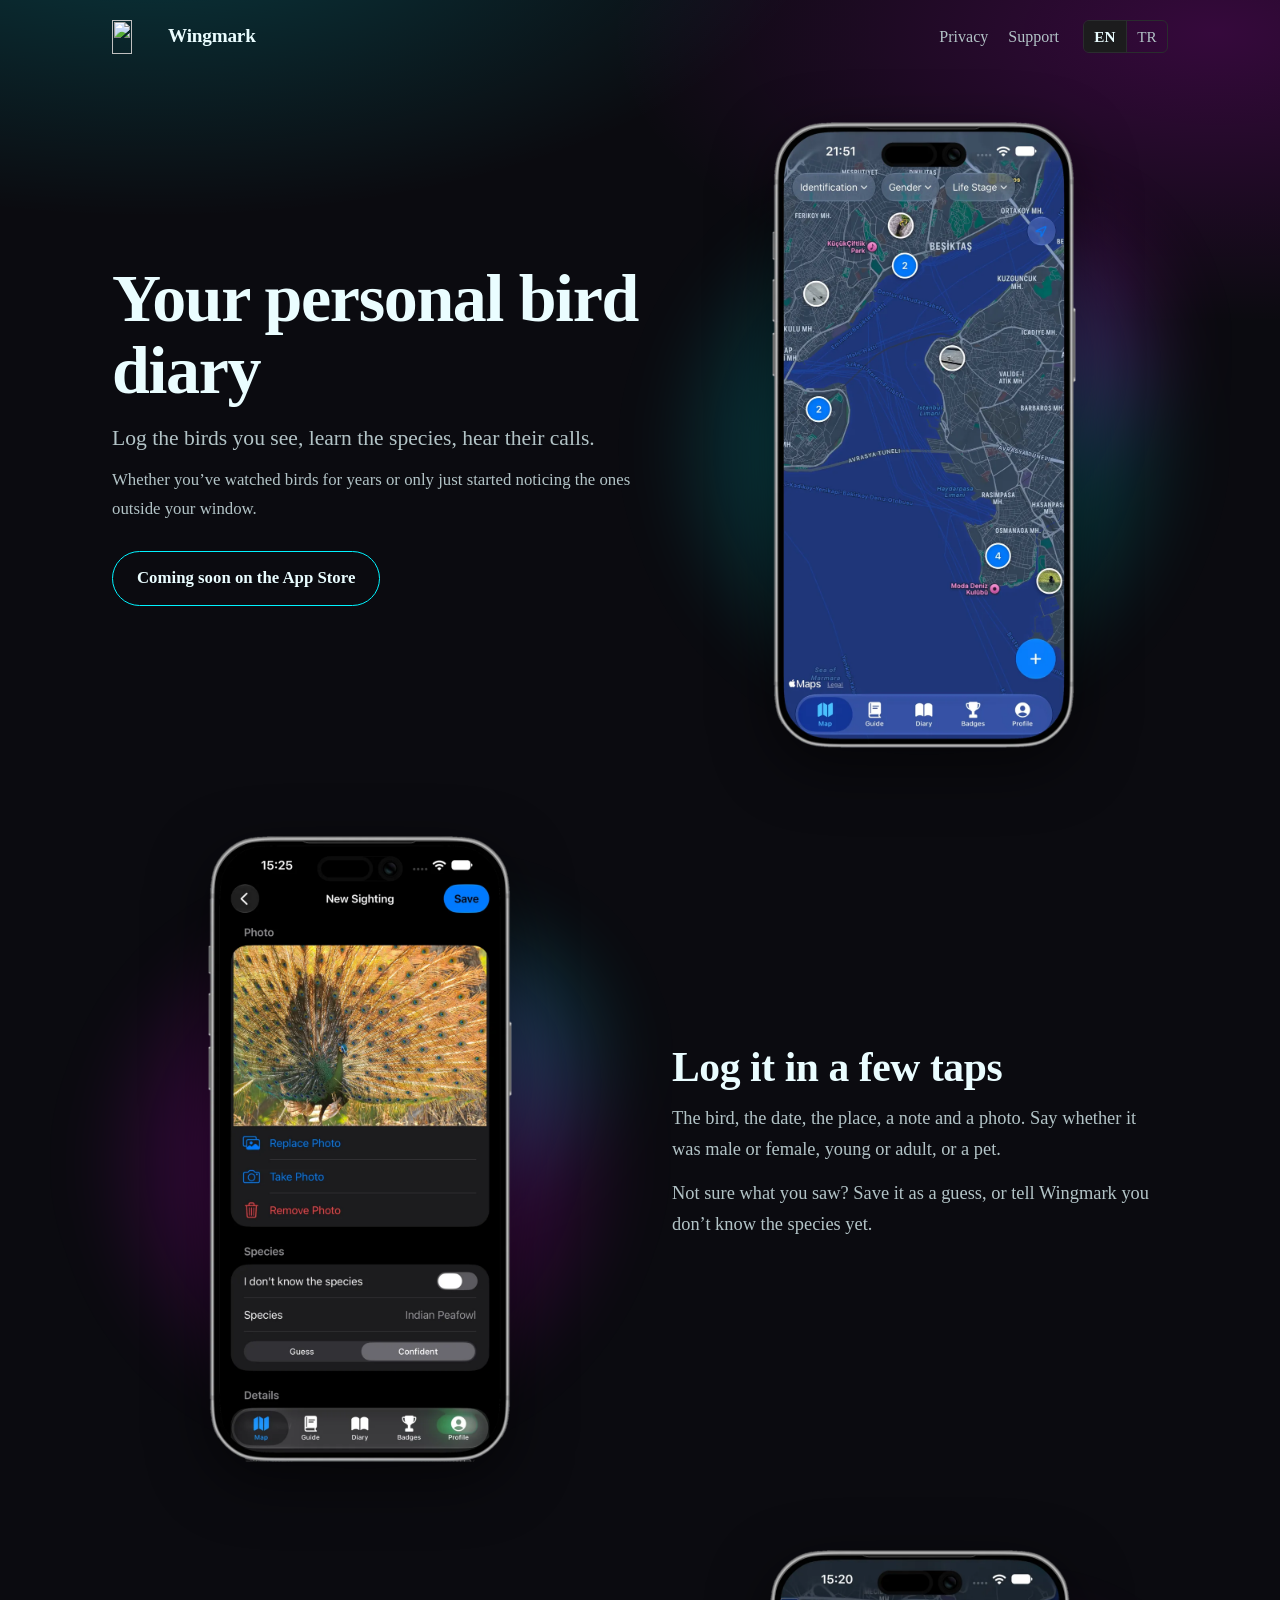
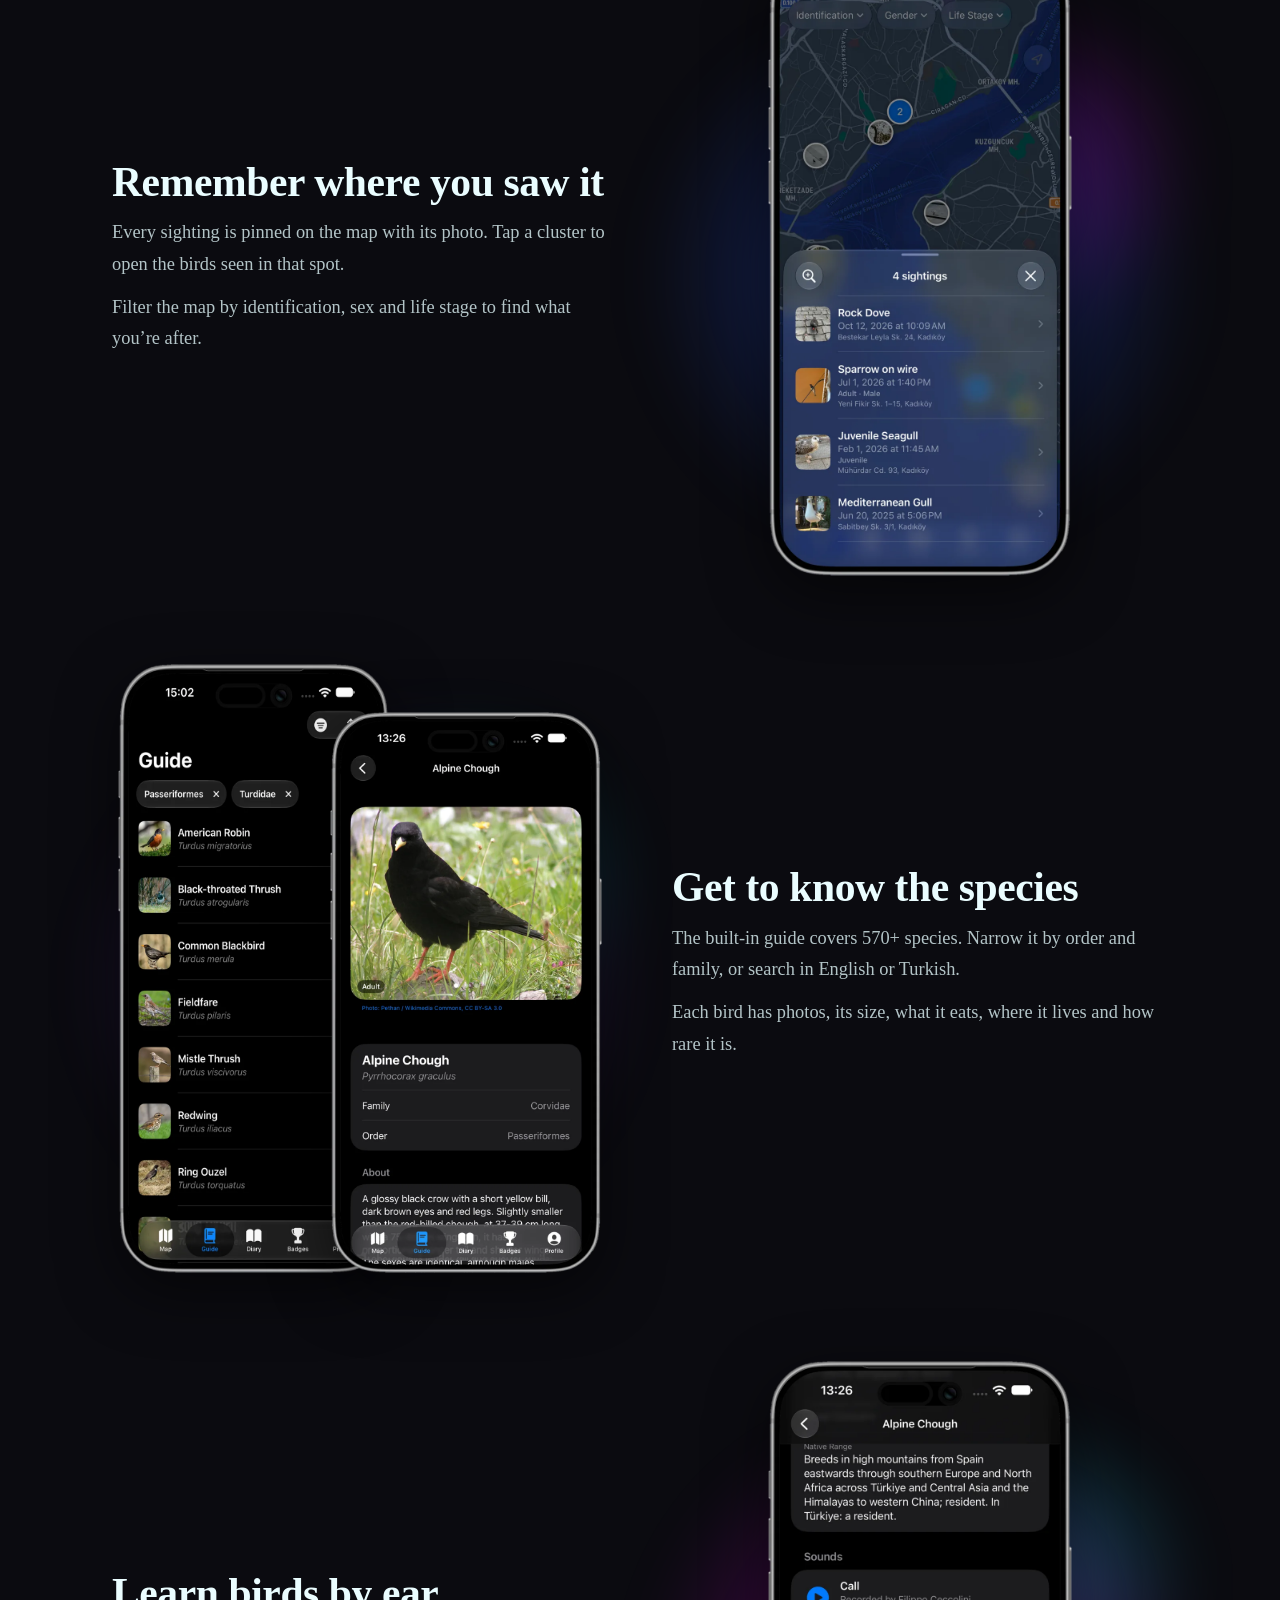
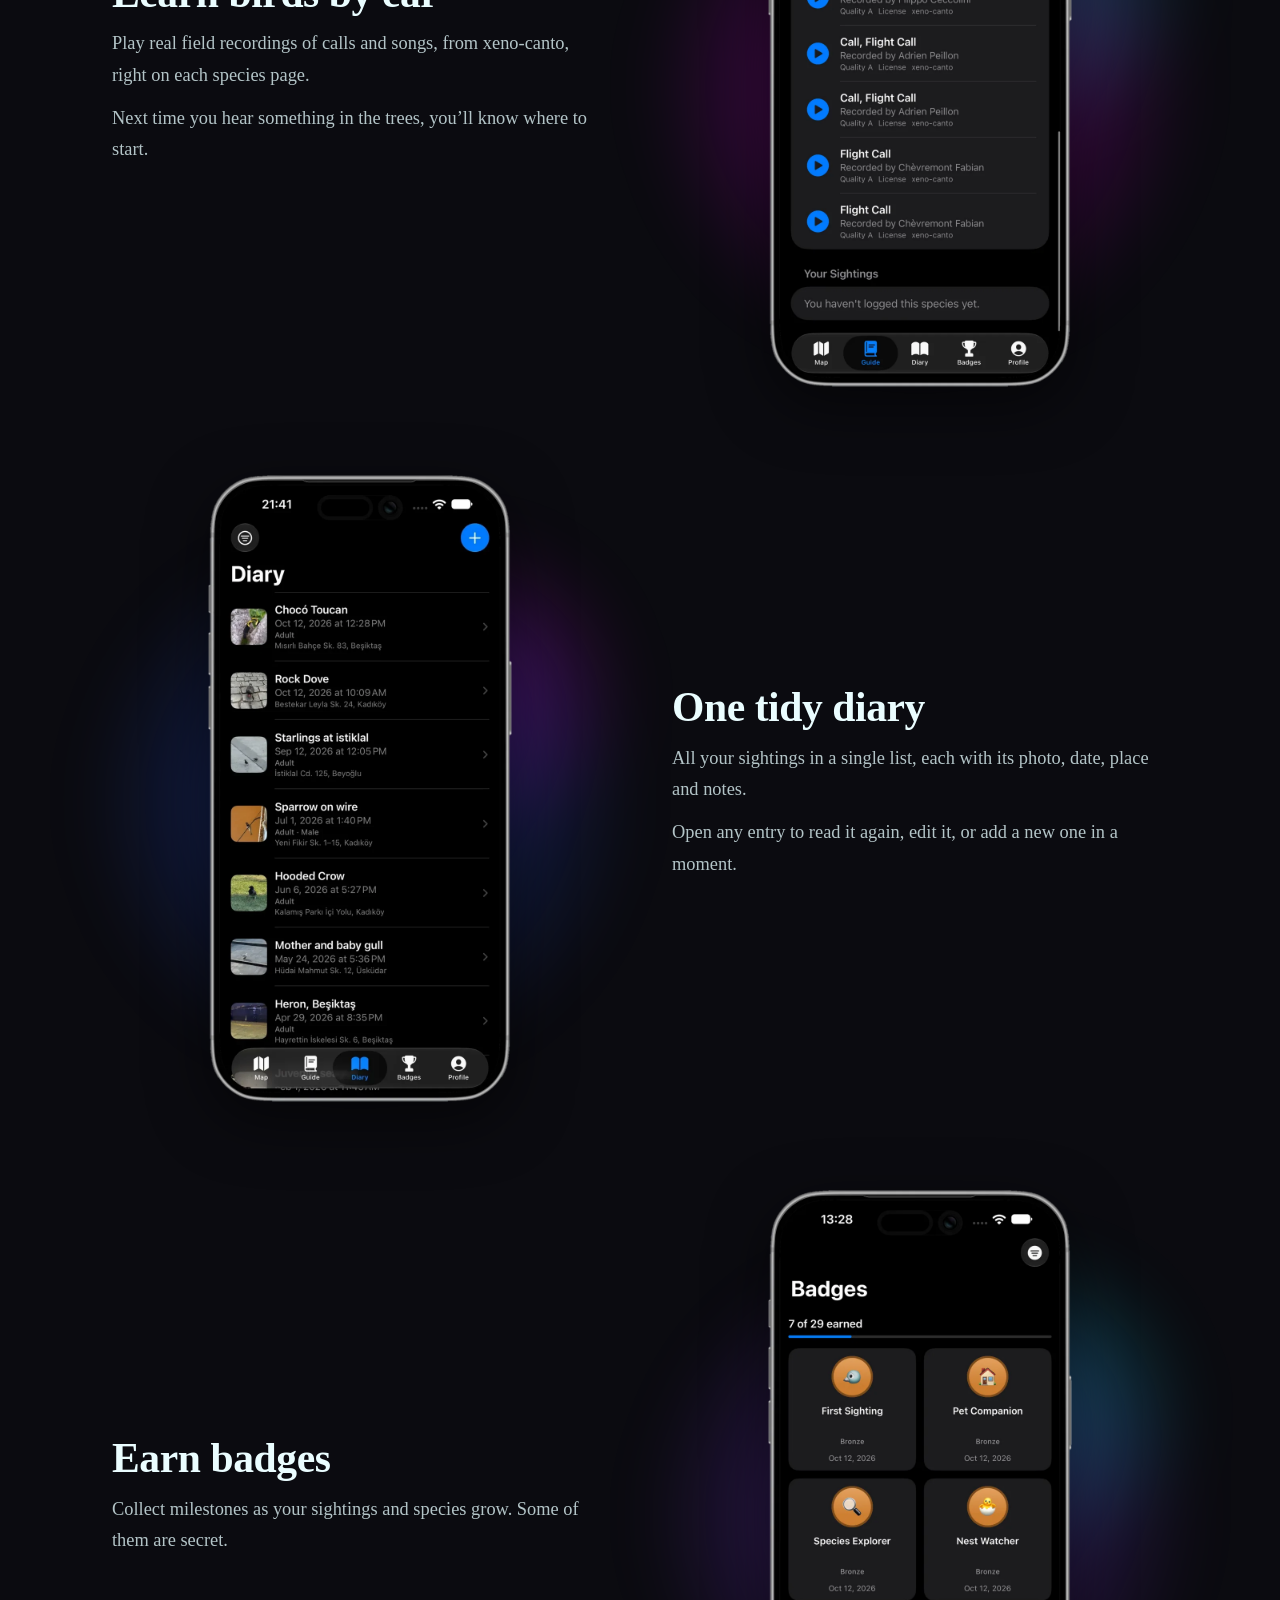
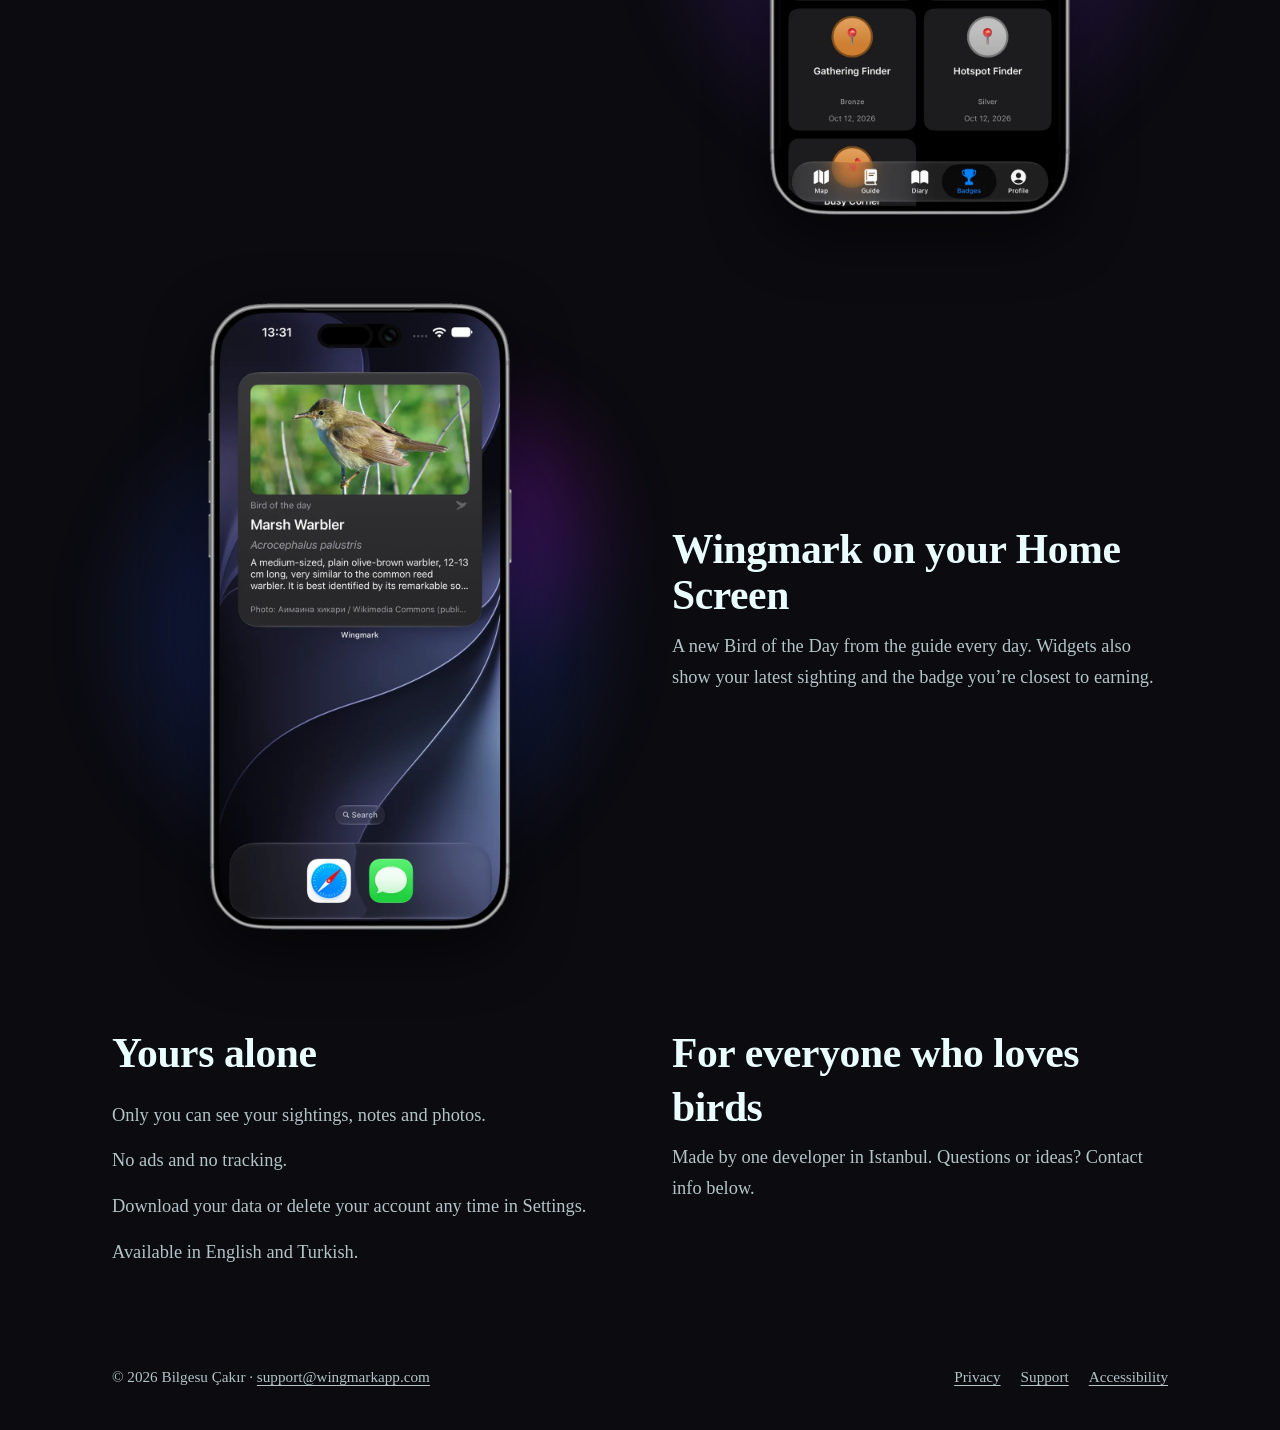
==== commit ee043f48: "Revert "Landing: privacy text as one paragraph" This reverts commit 17e88d06d509afd65dd41bfd59dc3312" ====
--- a/index.html
+++ b/index.html
@@ -44,7 +44,8 @@
     <section class="wide feature flip">
       <div>
         <h2>Log it in a few taps</h2>
-        <p>The bird, the date, the place, a note and a photo. Say whether it was male or female, young or adult, or a pet. Not sure what you saw? Save it as a guess, or tell Wingmark you don’t know the species yet.</p>
+        <p>The bird, the date, the place, a note and a photo. Say whether it was male or female, young or adult, or a pet.</p>
+        <p>Not sure what you saw? Save it as a guess, or tell Wingmark you don’t know the species yet.</p>
       </div>
       <div class="visual magenta single"><img src="img/phones/add-en.webp" alt="The new sighting form with photo, species and details" width="760" height="1566" loading="lazy"></div>
     </section>
@@ -103,7 +104,12 @@
     <div class="wide closing">
       <section class="private">
         <h2>Yours alone</h2>
-        <p>Only you can see your sightings, notes and photos. No ads and no tracking. Download your data or delete your account any time in Settings. Available in English and Turkish.</p>
+        <ul>
+          <li>Only you can see your sightings, notes and photos.</li>
+          <li>No ads and no tracking.</li>
+          <li>Download your data or delete your account any time in Settings.</li>
+          <li>Available in English and Turkish.</li>
+        </ul>
       </section>
 
       <section class="everyone">
--- a/style.css
+++ b/style.css
@@ -594,7 +594,7 @@
   max-width: none;
 }
 
-.landing .private p,
+.landing .private ul,
 .landing .everyone p {
   max-width: 40rem;
 }
@@ -602,6 +602,20 @@
 .landing .private h2 {
   font-size: clamp(1.9rem, 5vw, 2.6rem);
   margin: 0 0 1.25rem;
+}
+
+.landing .private ul {
+  list-style: none;
+  padding: 0;
+  margin: 0;
+  display: grid;
+  gap: 0.9rem;
+  font-size: 1.15rem;
+  color: var(--muted);
+}
+
+.landing .private li {
+  margin: 0;
 }
 
 .landing .everyone {
@@ -615,7 +629,6 @@
   margin: 0 0 0.5rem;
 }
 
-.landing .private p,
 .landing .everyone p {
   color: var(--muted);
   font-size: 1.15rem;
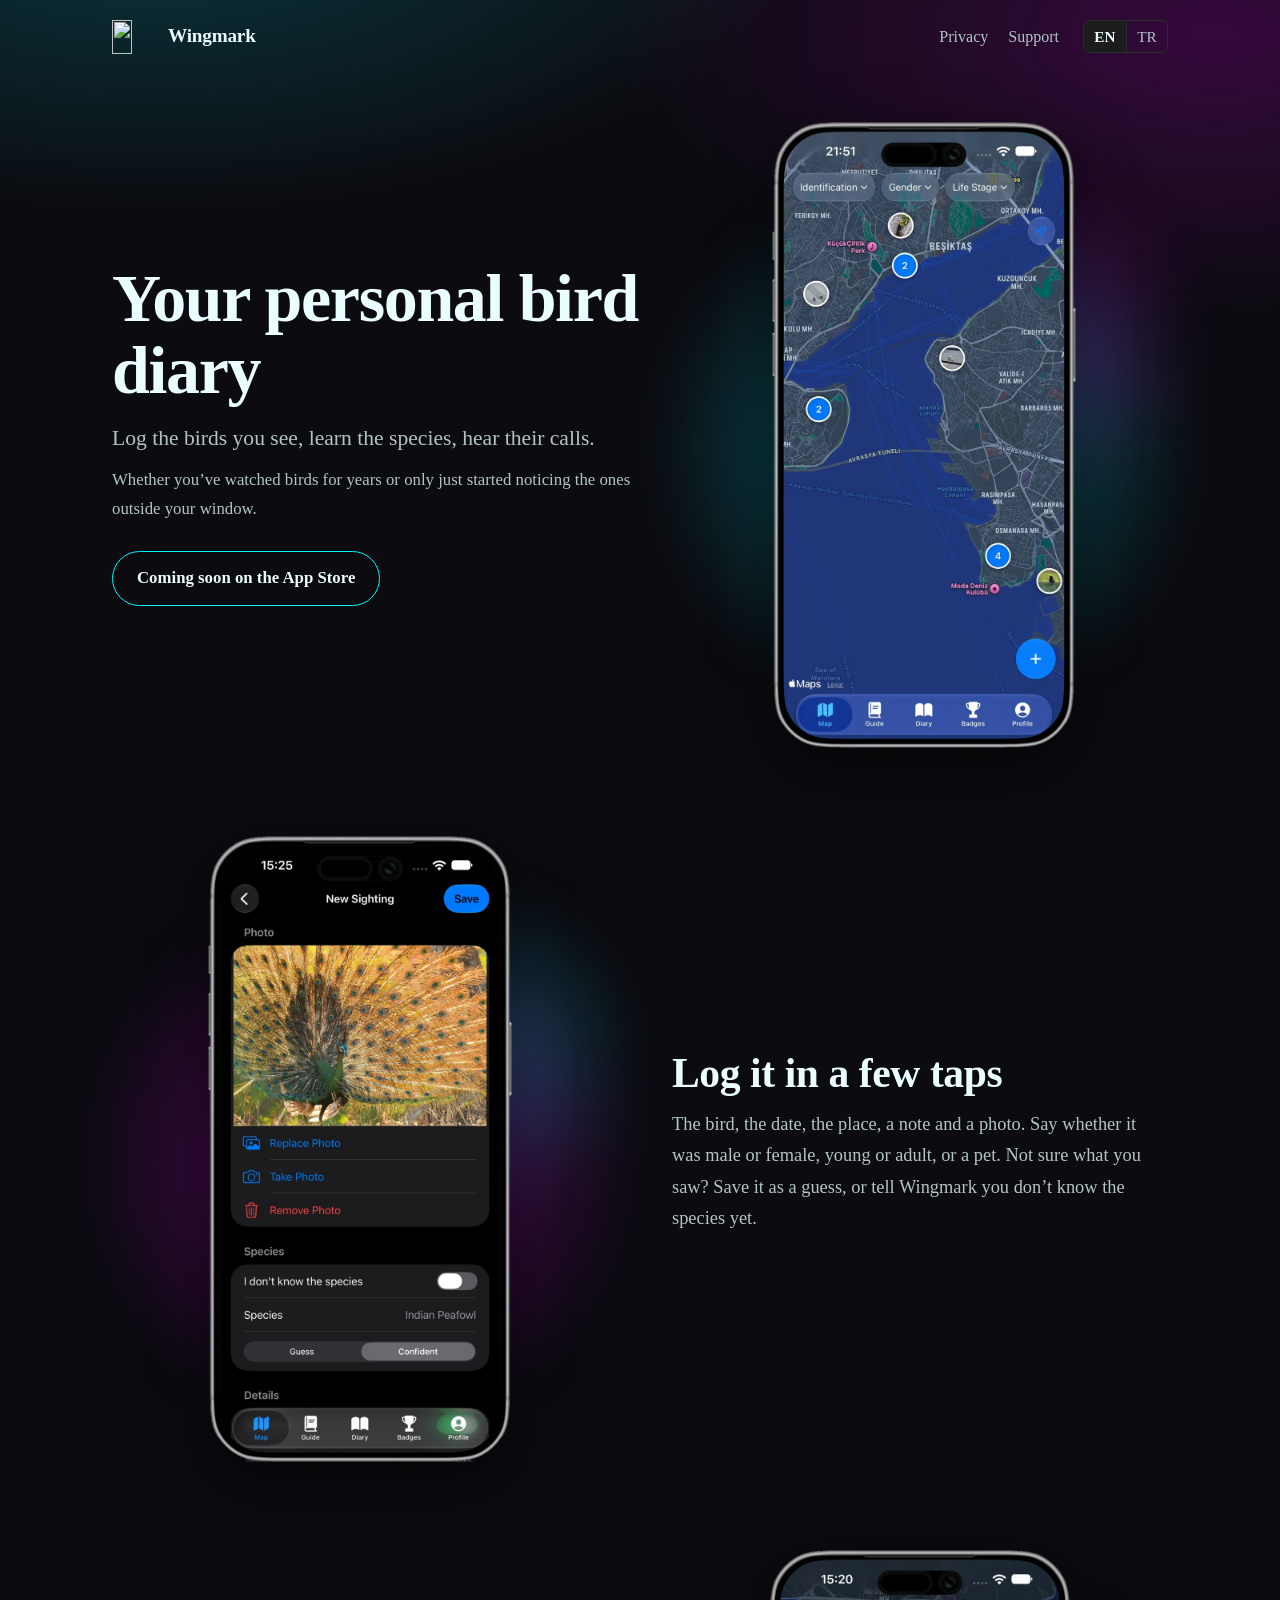
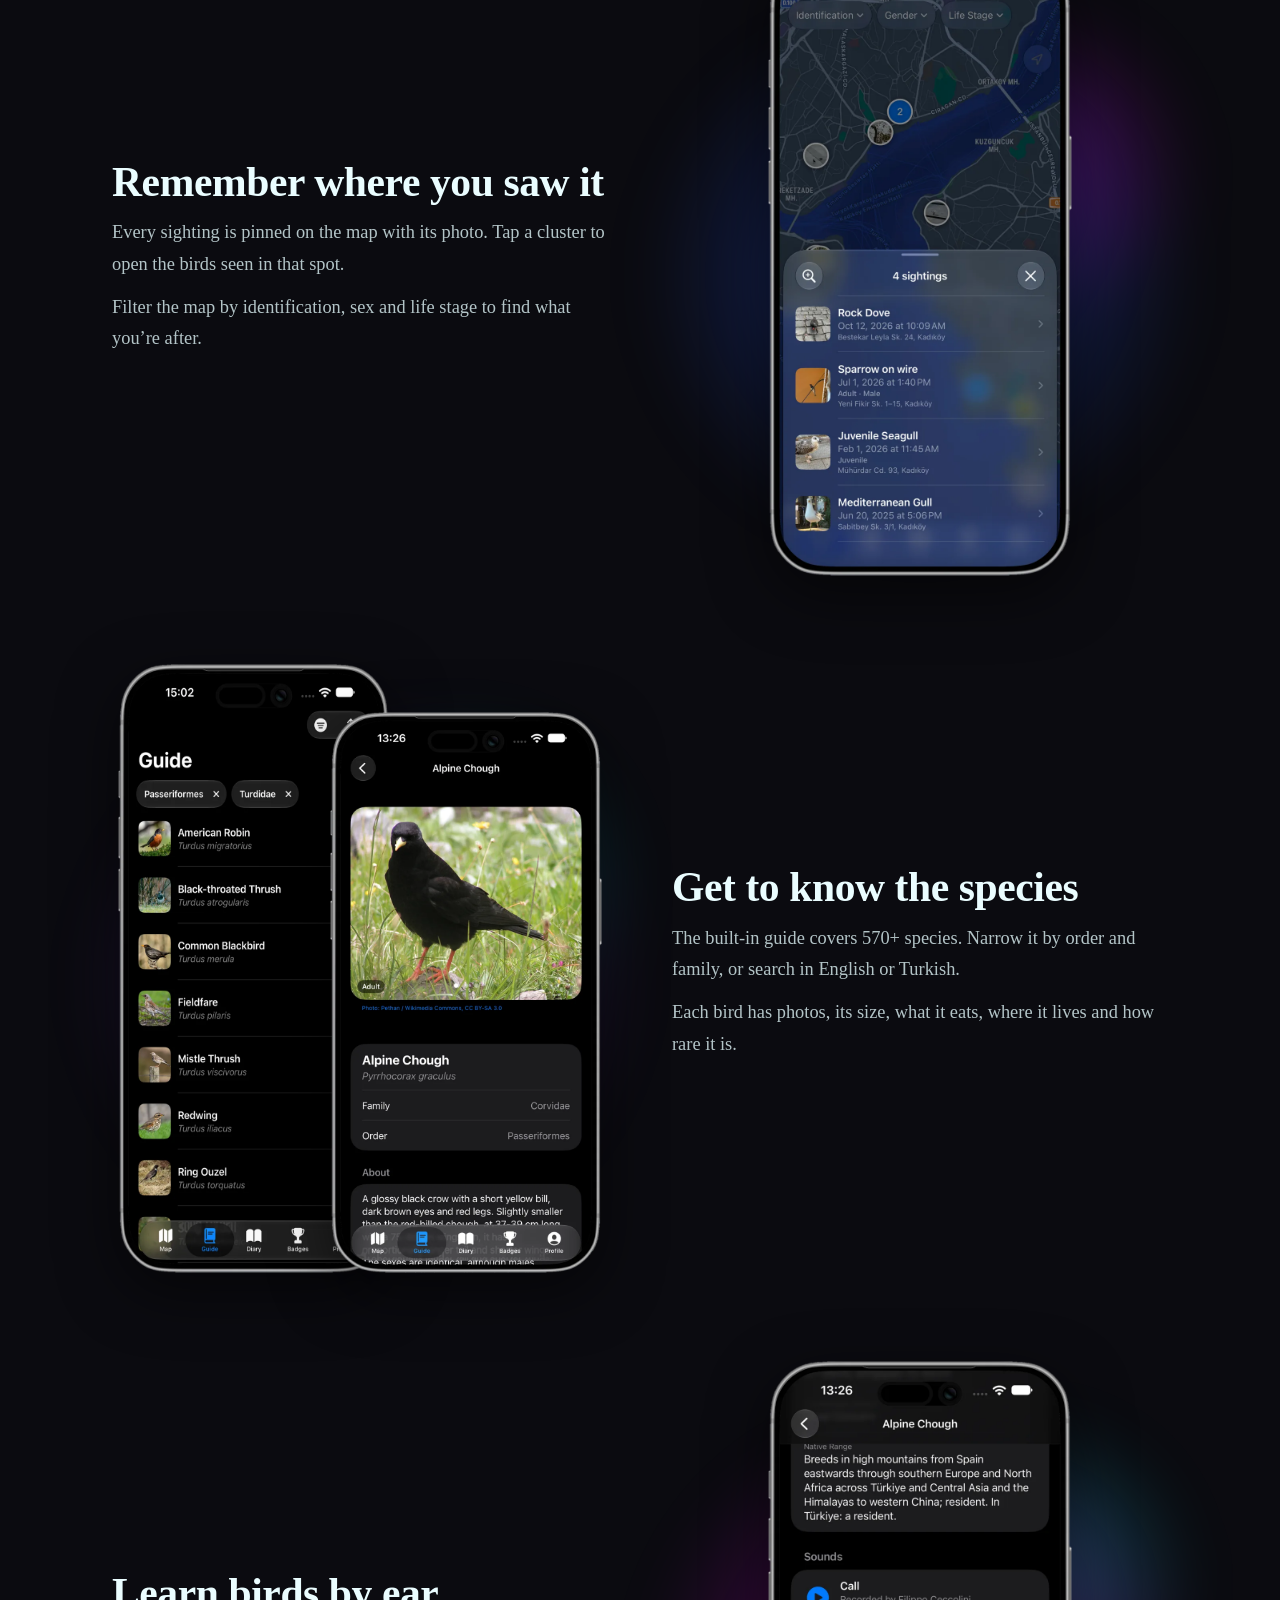
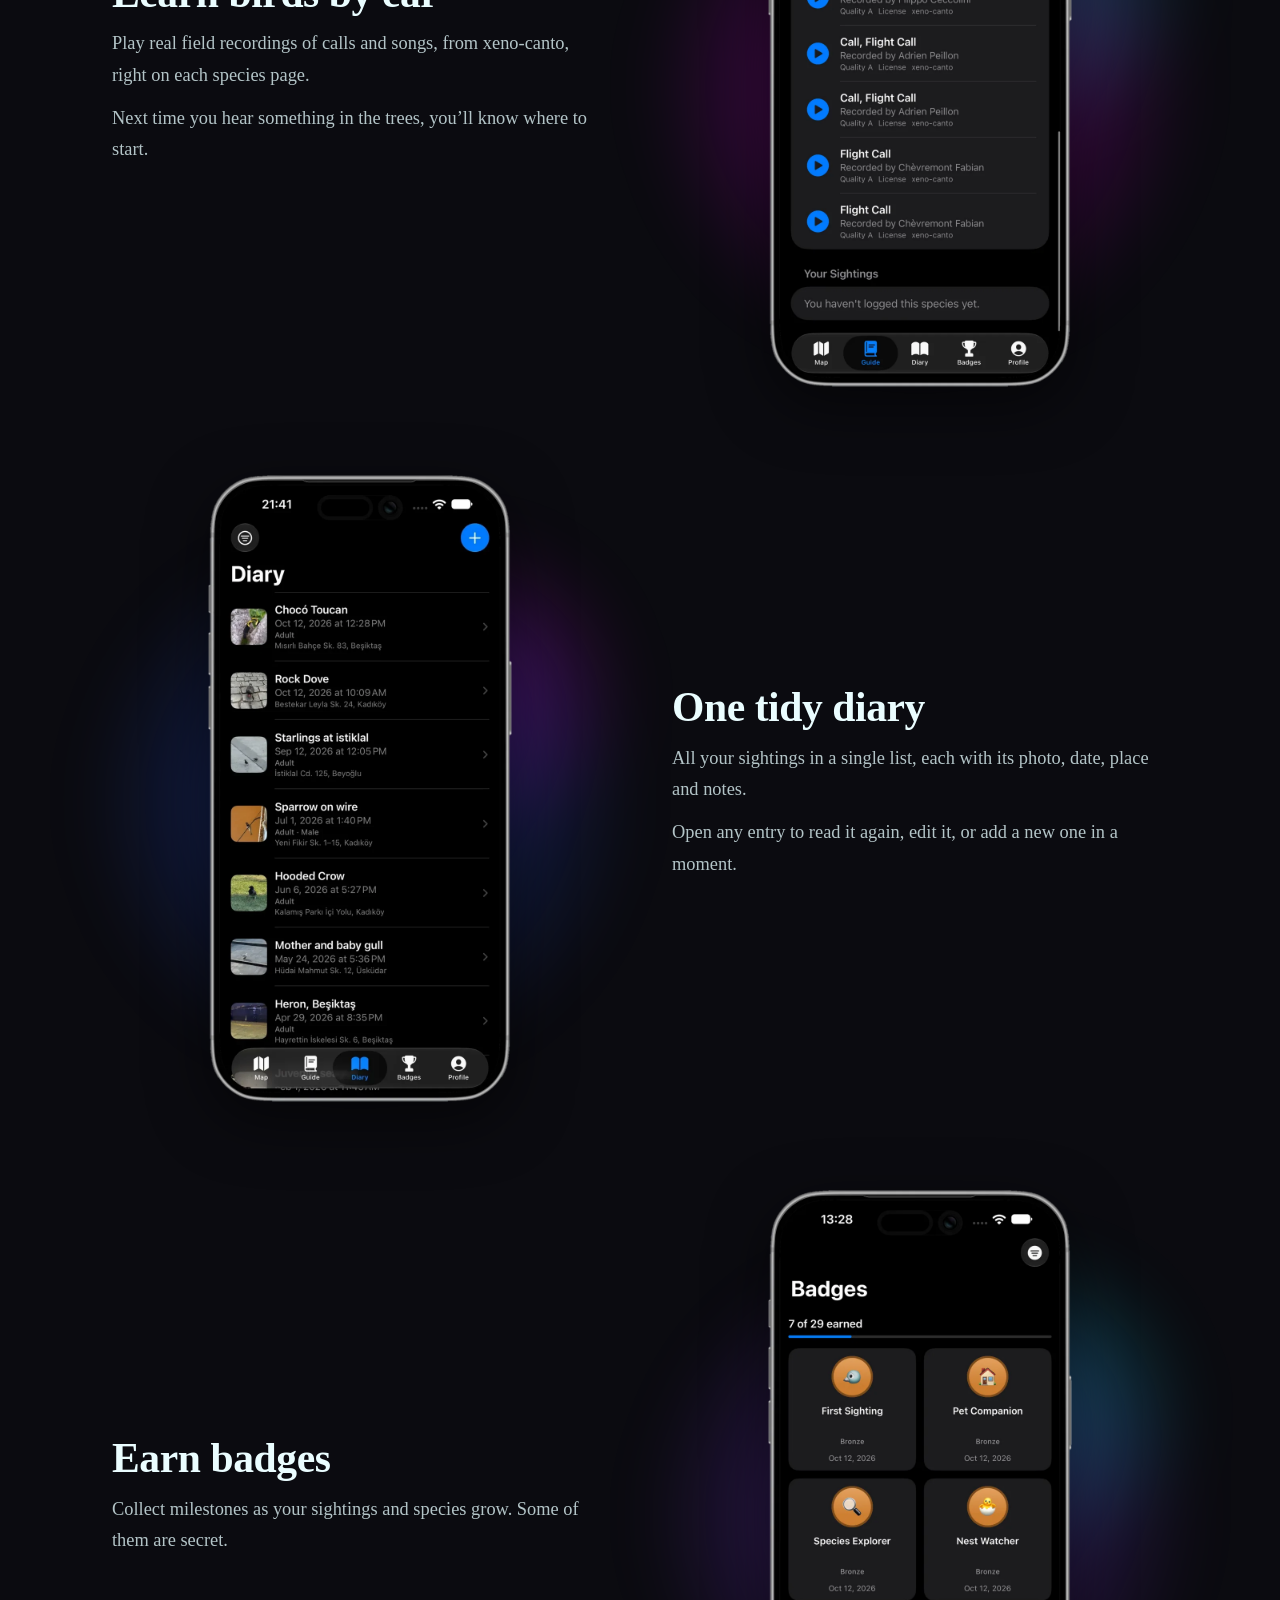
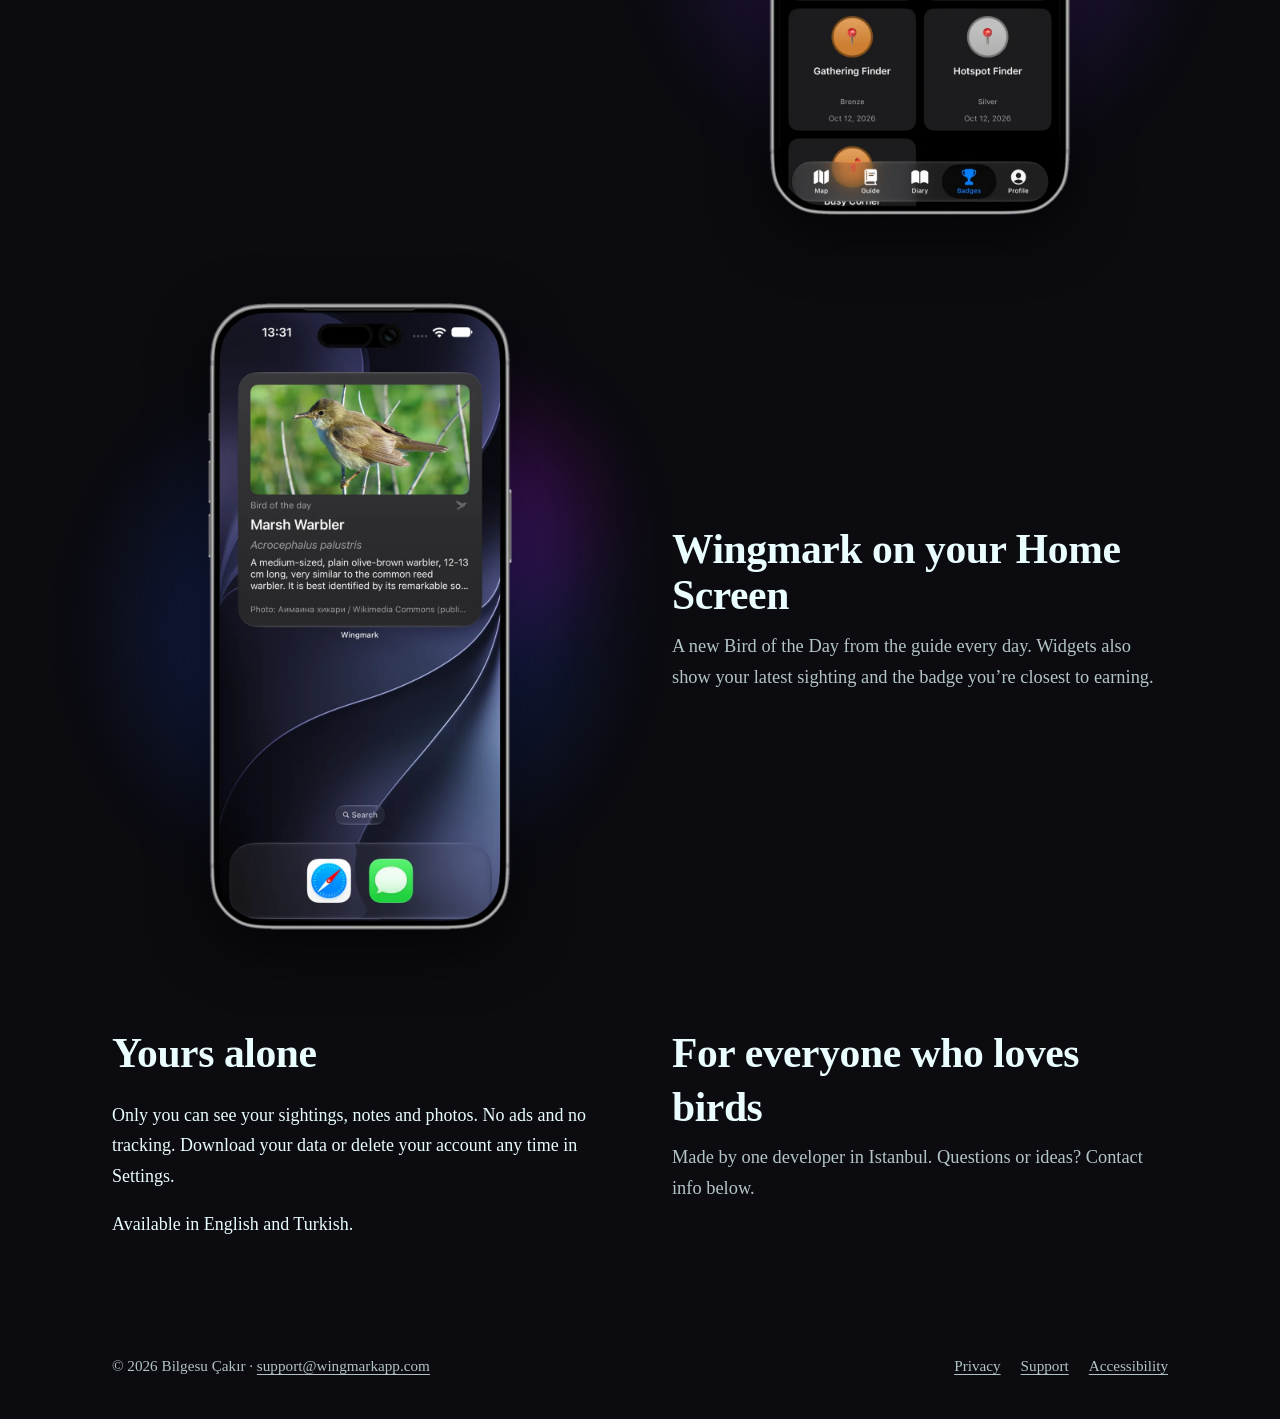
==== commit 4a2eefdb: "Revert "Landing: privacy text as one paragraph (fold in last line)" This reverts commit 8c05cb0a3eb7" ====
--- a/index.html
+++ b/index.html
@@ -44,8 +44,7 @@
     <section class="wide feature flip">
       <div>
         <h2>Log it in a few taps</h2>
-        <p>The bird, the date, the place, a note and a photo. Say whether it was male or female, young or adult, or a pet.</p>
-        <p>Not sure what you saw? Save it as a guess, or tell Wingmark you don’t know the species yet.</p>
+        <p>The bird, the date, the place, a note and a photo. Say whether it was male or female, young or adult, or a pet. Not sure what you saw? Save it as a guess, or tell Wingmark you don’t know the species yet.</p>
       </div>
       <div class="visual magenta single"><img src="img/phones/add-en.webp" alt="The new sighting form with photo, species and details" width="760" height="1566" loading="lazy"></div>
     </section>
@@ -104,12 +103,8 @@
     <div class="wide closing">
       <section class="private">
         <h2>Yours alone</h2>
-        <ul>
-          <li>Only you can see your sightings, notes and photos.</li>
-          <li>No ads and no tracking.</li>
-          <li>Download your data or delete your account any time in Settings.</li>
-          <li>Available in English and Turkish.</li>
-        </ul>
+        <p>Only you can see your sightings, notes and photos. No ads and no tracking. Download your data or delete your account any time in Settings.</p>
+        <p>Available in English and Turkish.</p>
       </section>
 
       <section class="everyone">
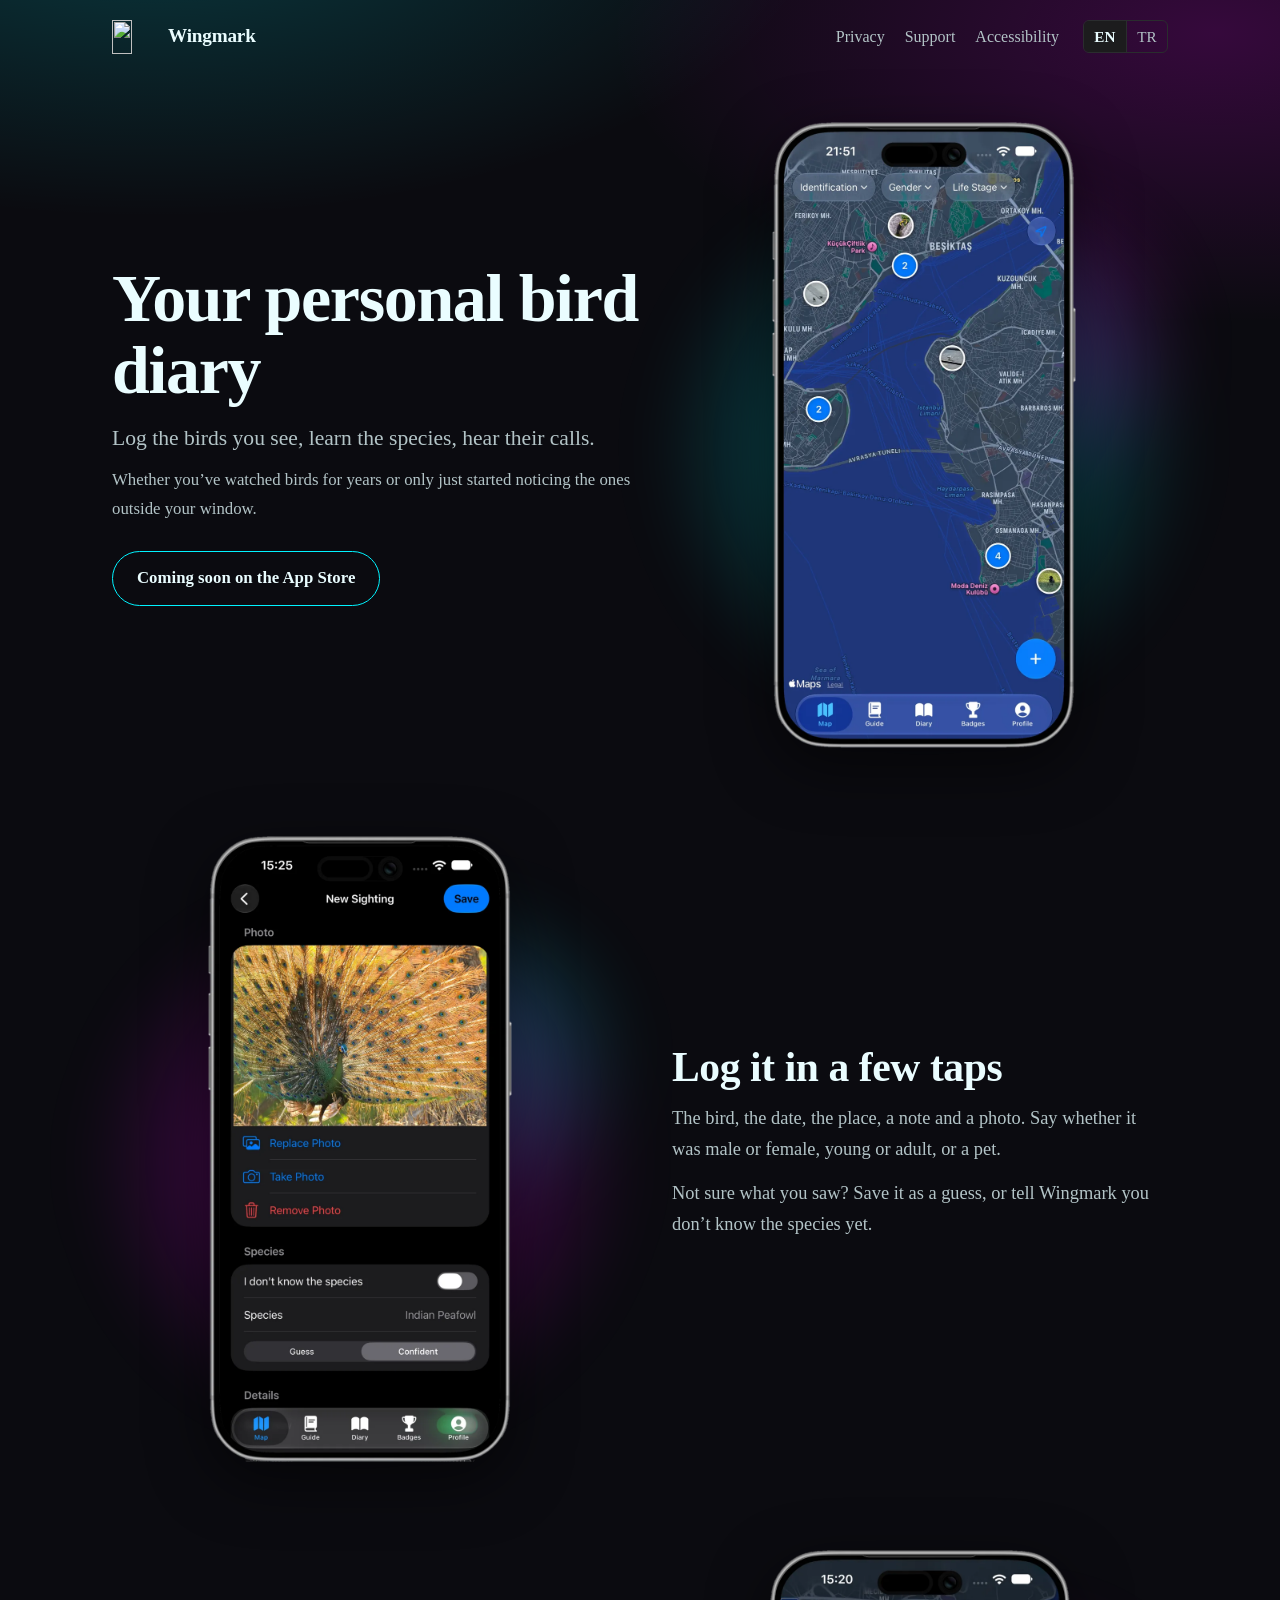
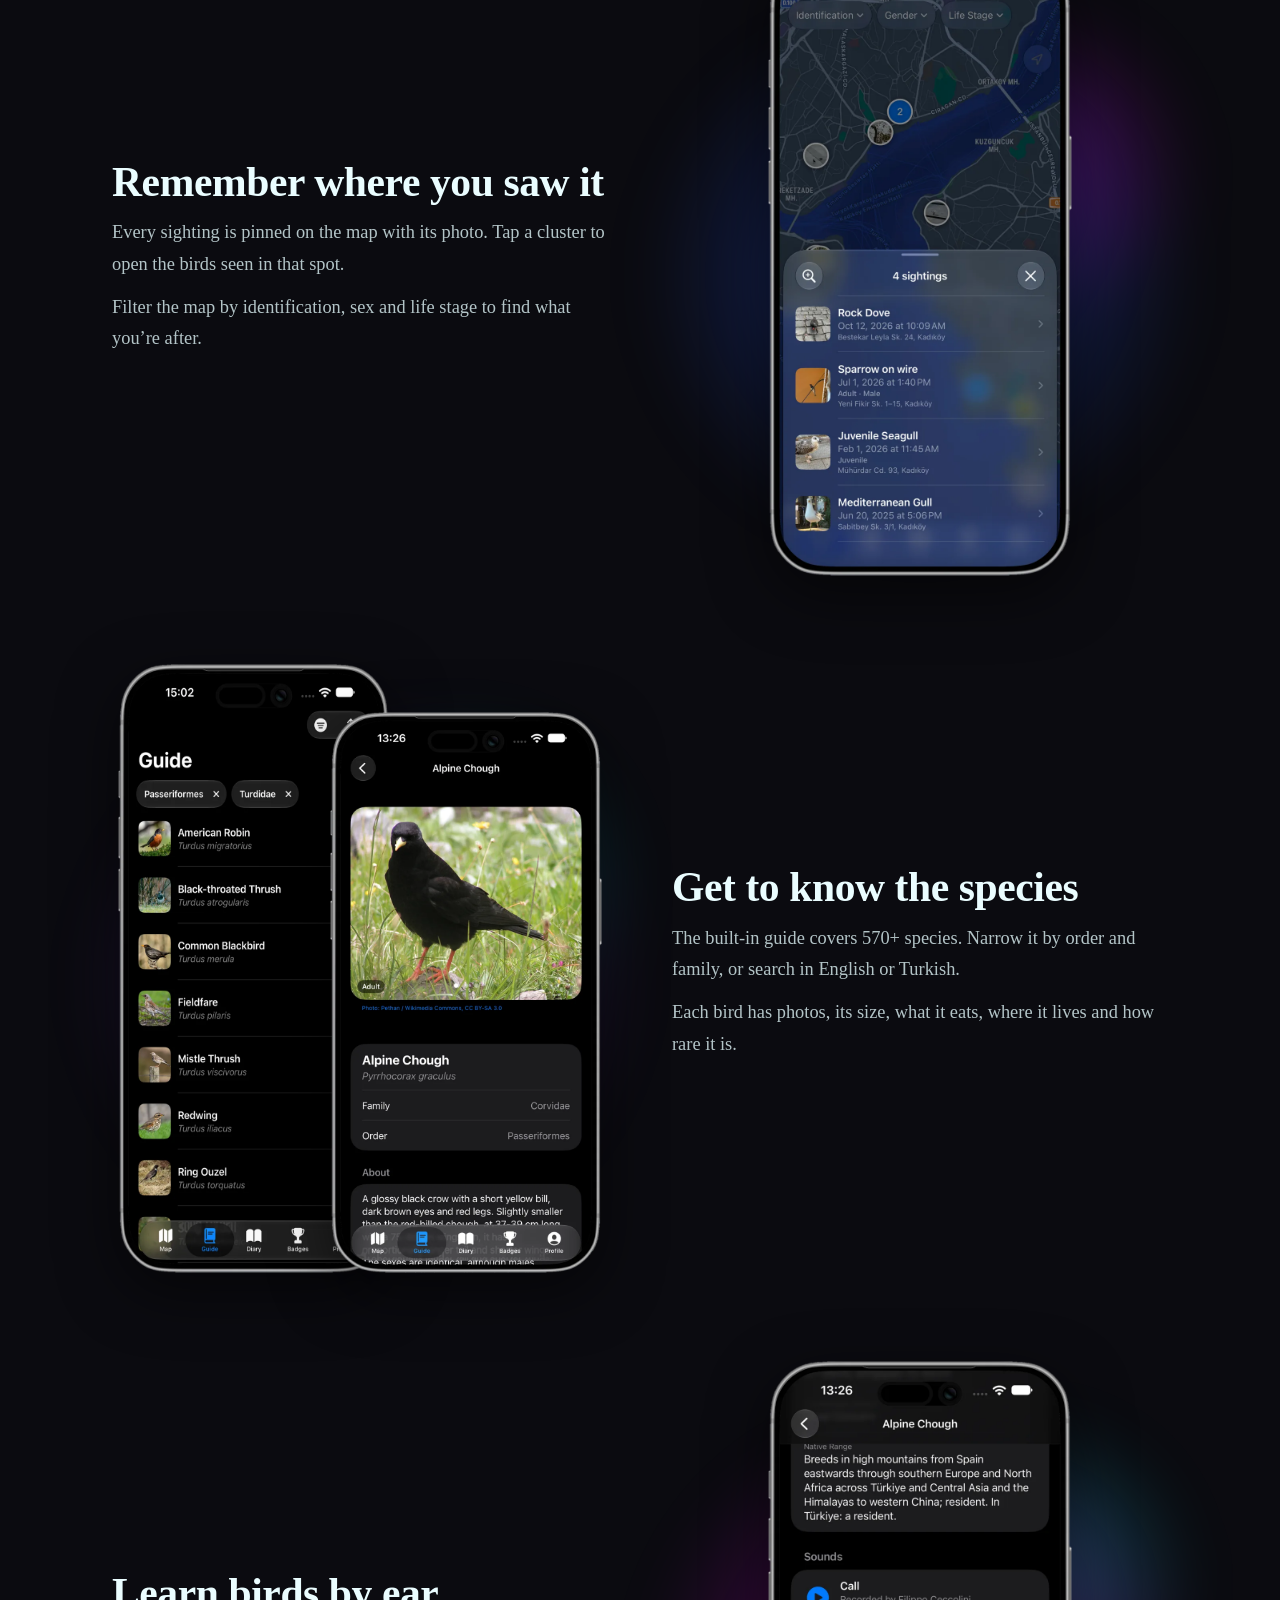
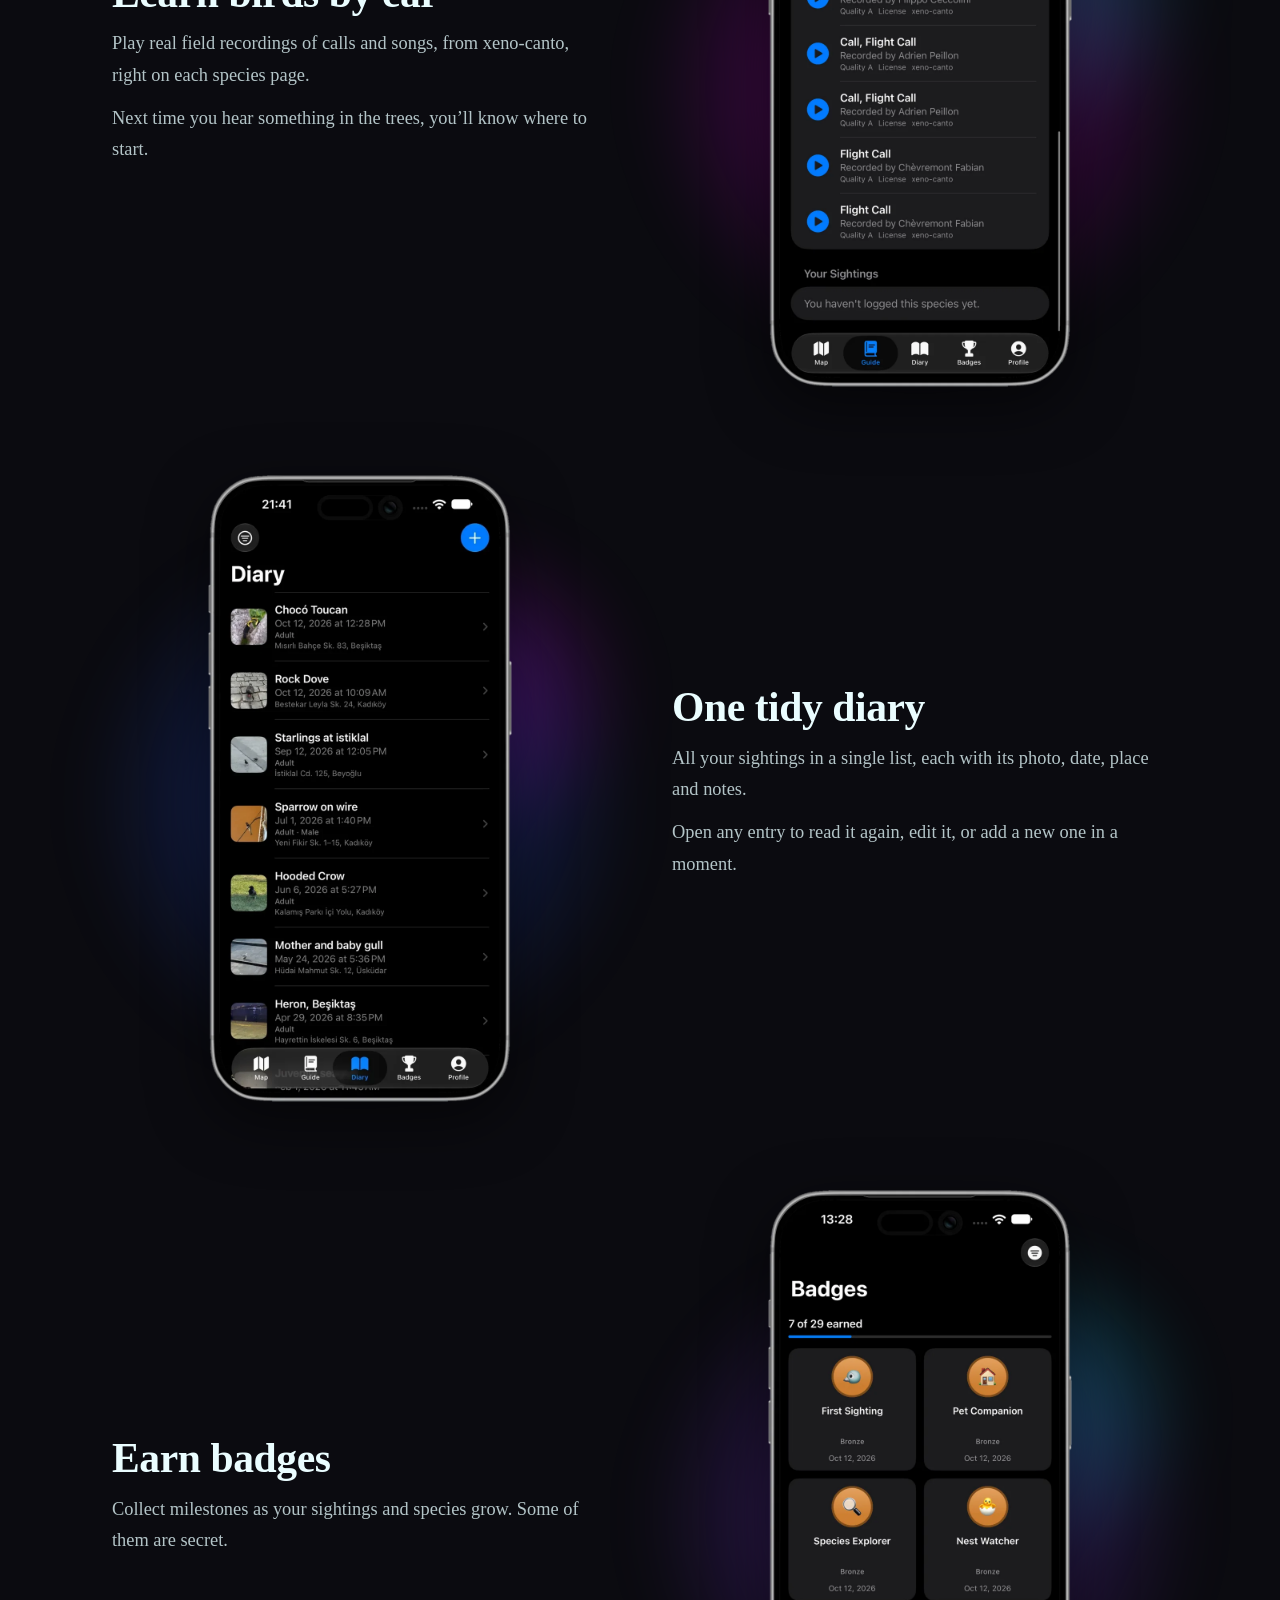
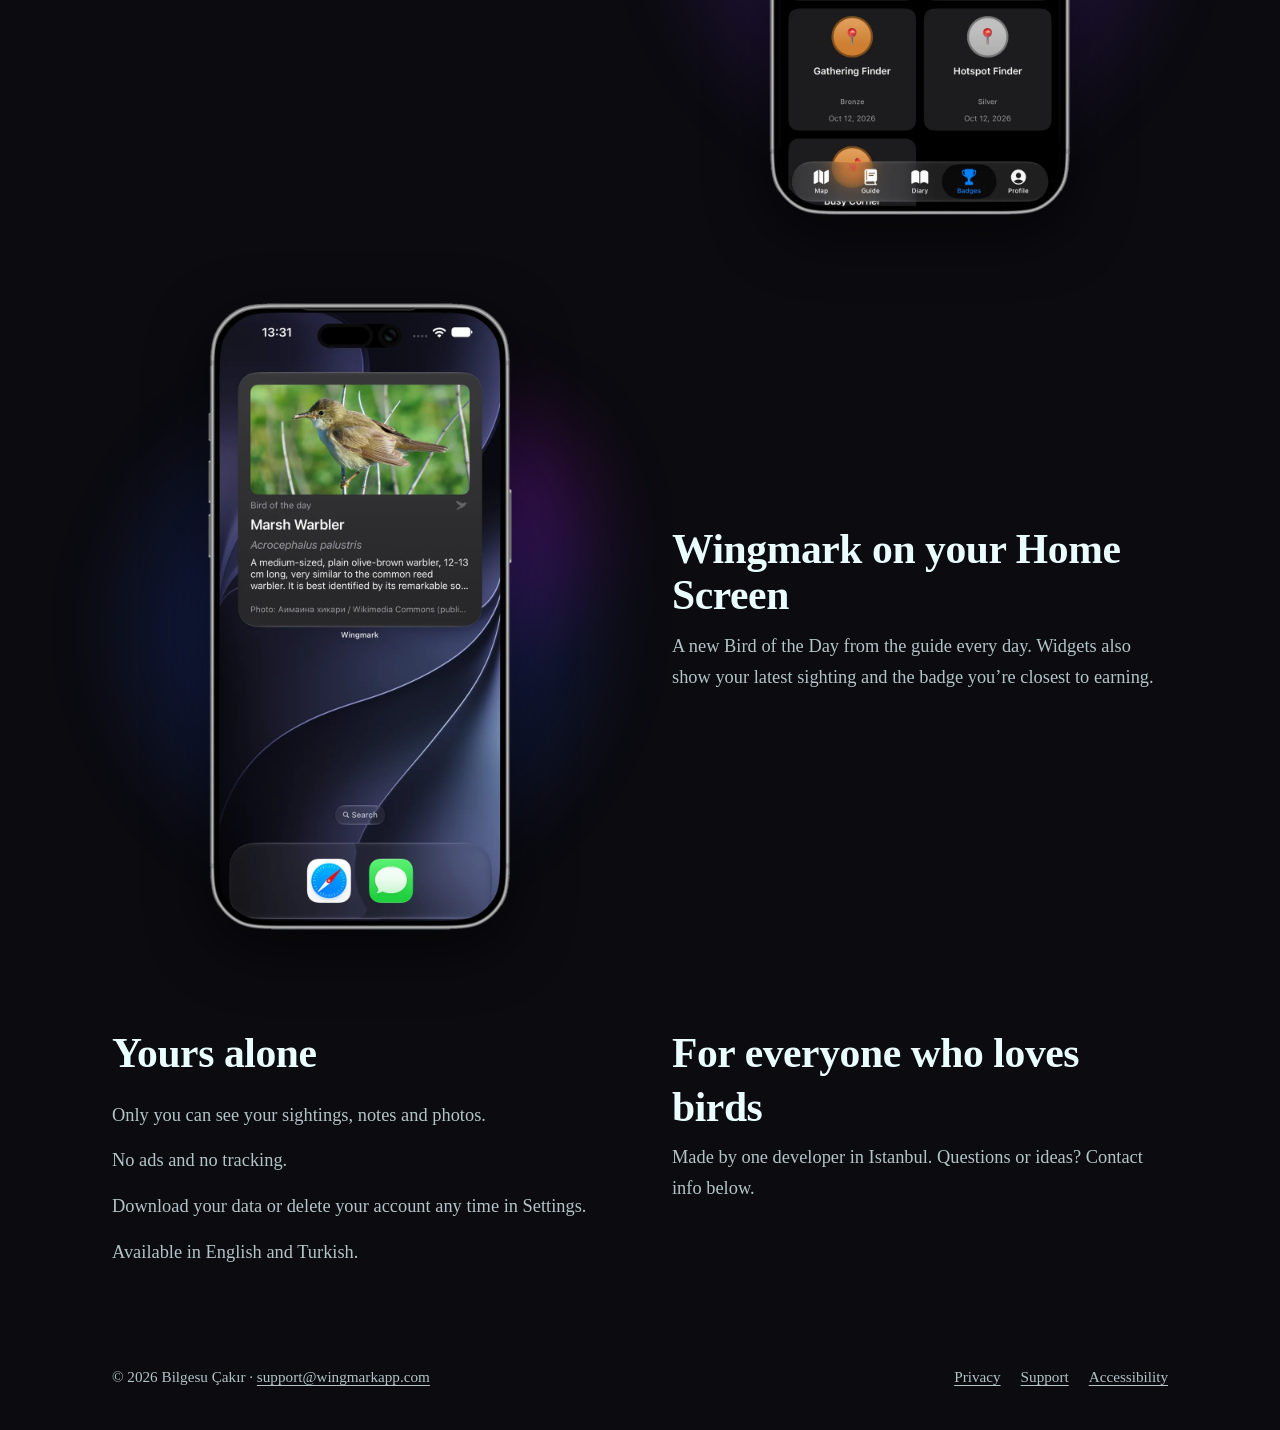
==== commit 8aa874f1: "Header: add Accessibility link next to Privacy and Support Refs #25  Co-Authored-By: Claude Sonnet 5" ====
--- a/index.html
+++ b/index.html
@@ -21,6 +21,7 @@
         <nav class="site-nav" aria-label="Main">
           <a href="/privacy">Privacy</a>
           <a href="/support">Support</a>
+          <a href="/accessibility">Accessibility</a>
         </nav>
         <nav class="lang-toggle" aria-label="Language">
           <a href="/" lang="en" hreflang="en" aria-current="true">EN</a>
@@ -44,7 +45,8 @@
     <section class="wide feature flip">
       <div>
         <h2>Log it in a few taps</h2>
-        <p>The bird, the date, the place, a note and a photo. Say whether it was male or female, young or adult, or a pet. Not sure what you saw? Save it as a guess, or tell Wingmark you don’t know the species yet.</p>
+        <p>The bird, the date, the place, a note and a photo. Say whether it was male or female, young or adult, or a pet.</p>
+        <p>Not sure what you saw? Save it as a guess, or tell Wingmark you don’t know the species yet.</p>
       </div>
       <div class="visual magenta single"><img src="img/phones/add-en.webp" alt="The new sighting form with photo, species and details" width="760" height="1566" loading="lazy"></div>
     </section>
@@ -103,8 +105,12 @@
     <div class="wide closing">
       <section class="private">
         <h2>Yours alone</h2>
-        <p>Only you can see your sightings, notes and photos. No ads and no tracking. Download your data or delete your account any time in Settings.</p>
-        <p>Available in English and Turkish.</p>
+        <ul>
+          <li>Only you can see your sightings, notes and photos.</li>
+          <li>No ads and no tracking.</li>
+          <li>Download your data or delete your account any time in Settings.</li>
+          <li>Available in English and Turkish.</li>
+        </ul>
       </section>
 
       <section class="everyone">
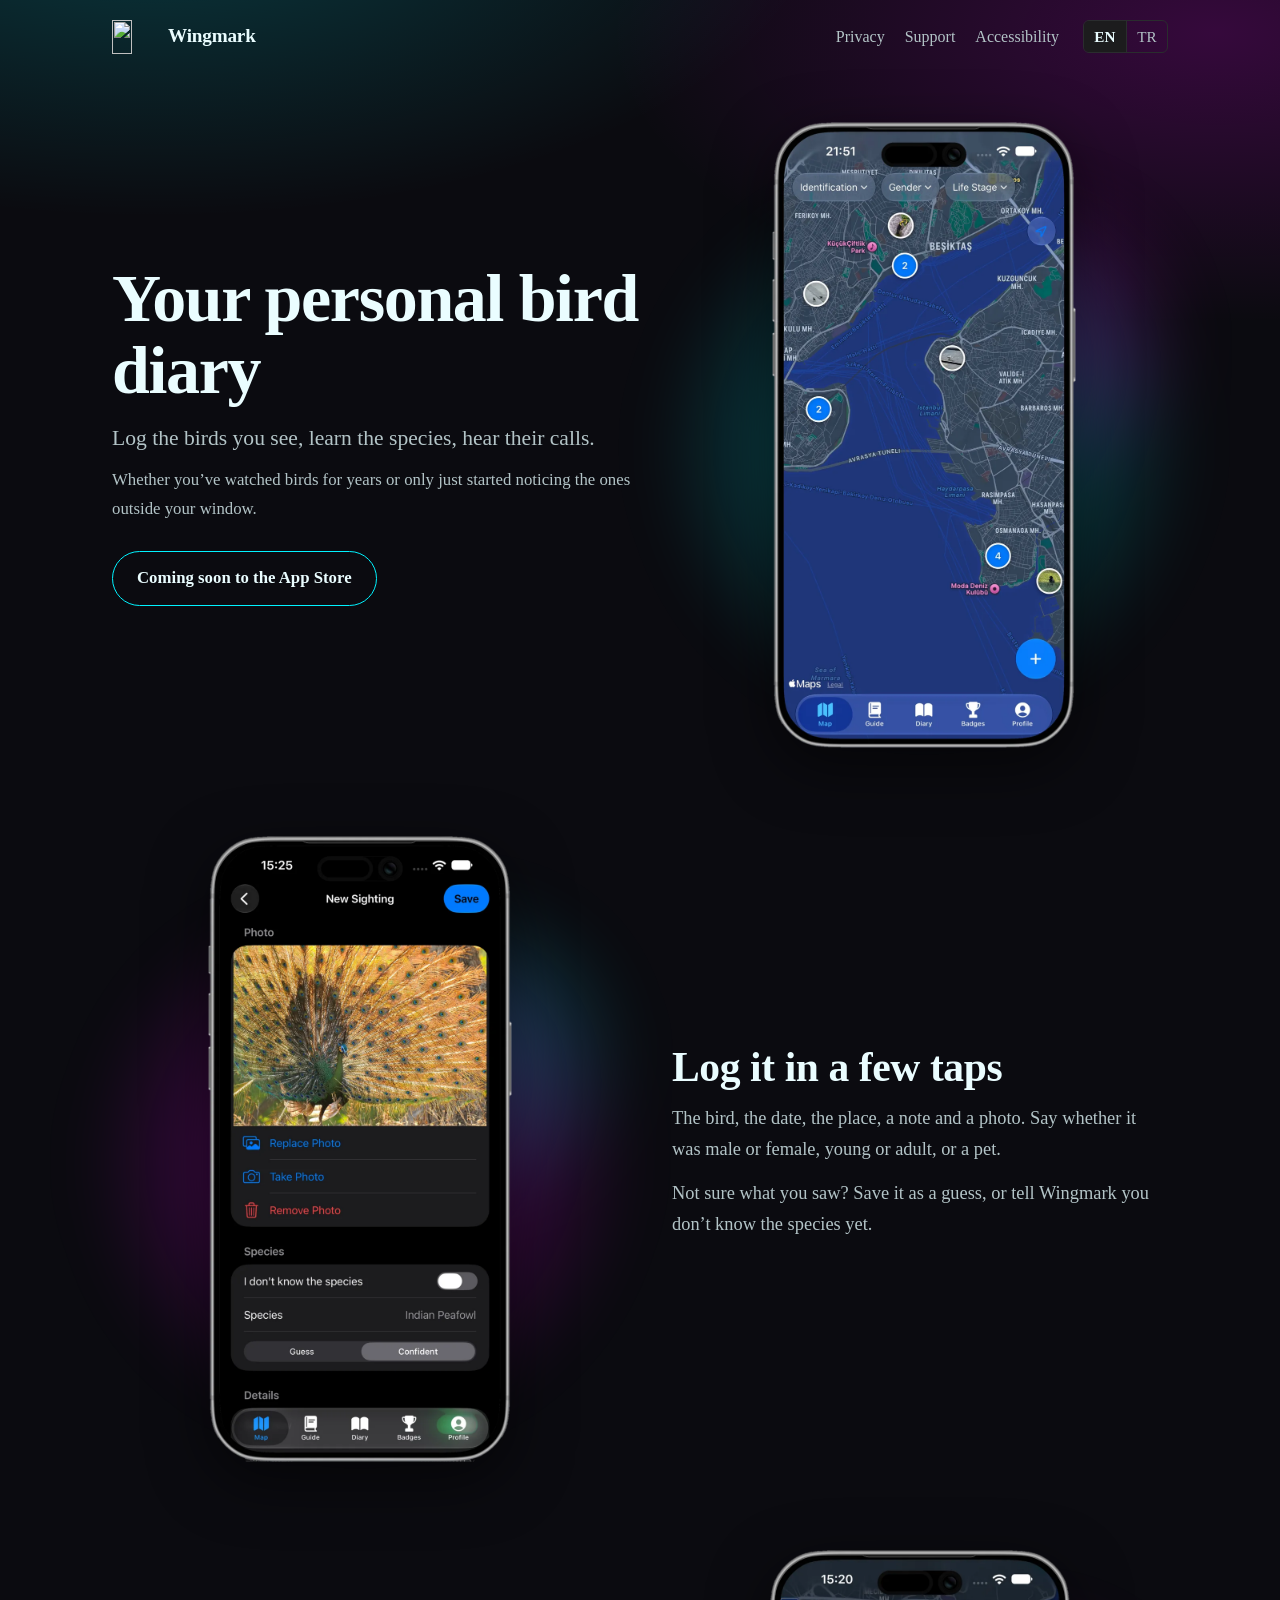
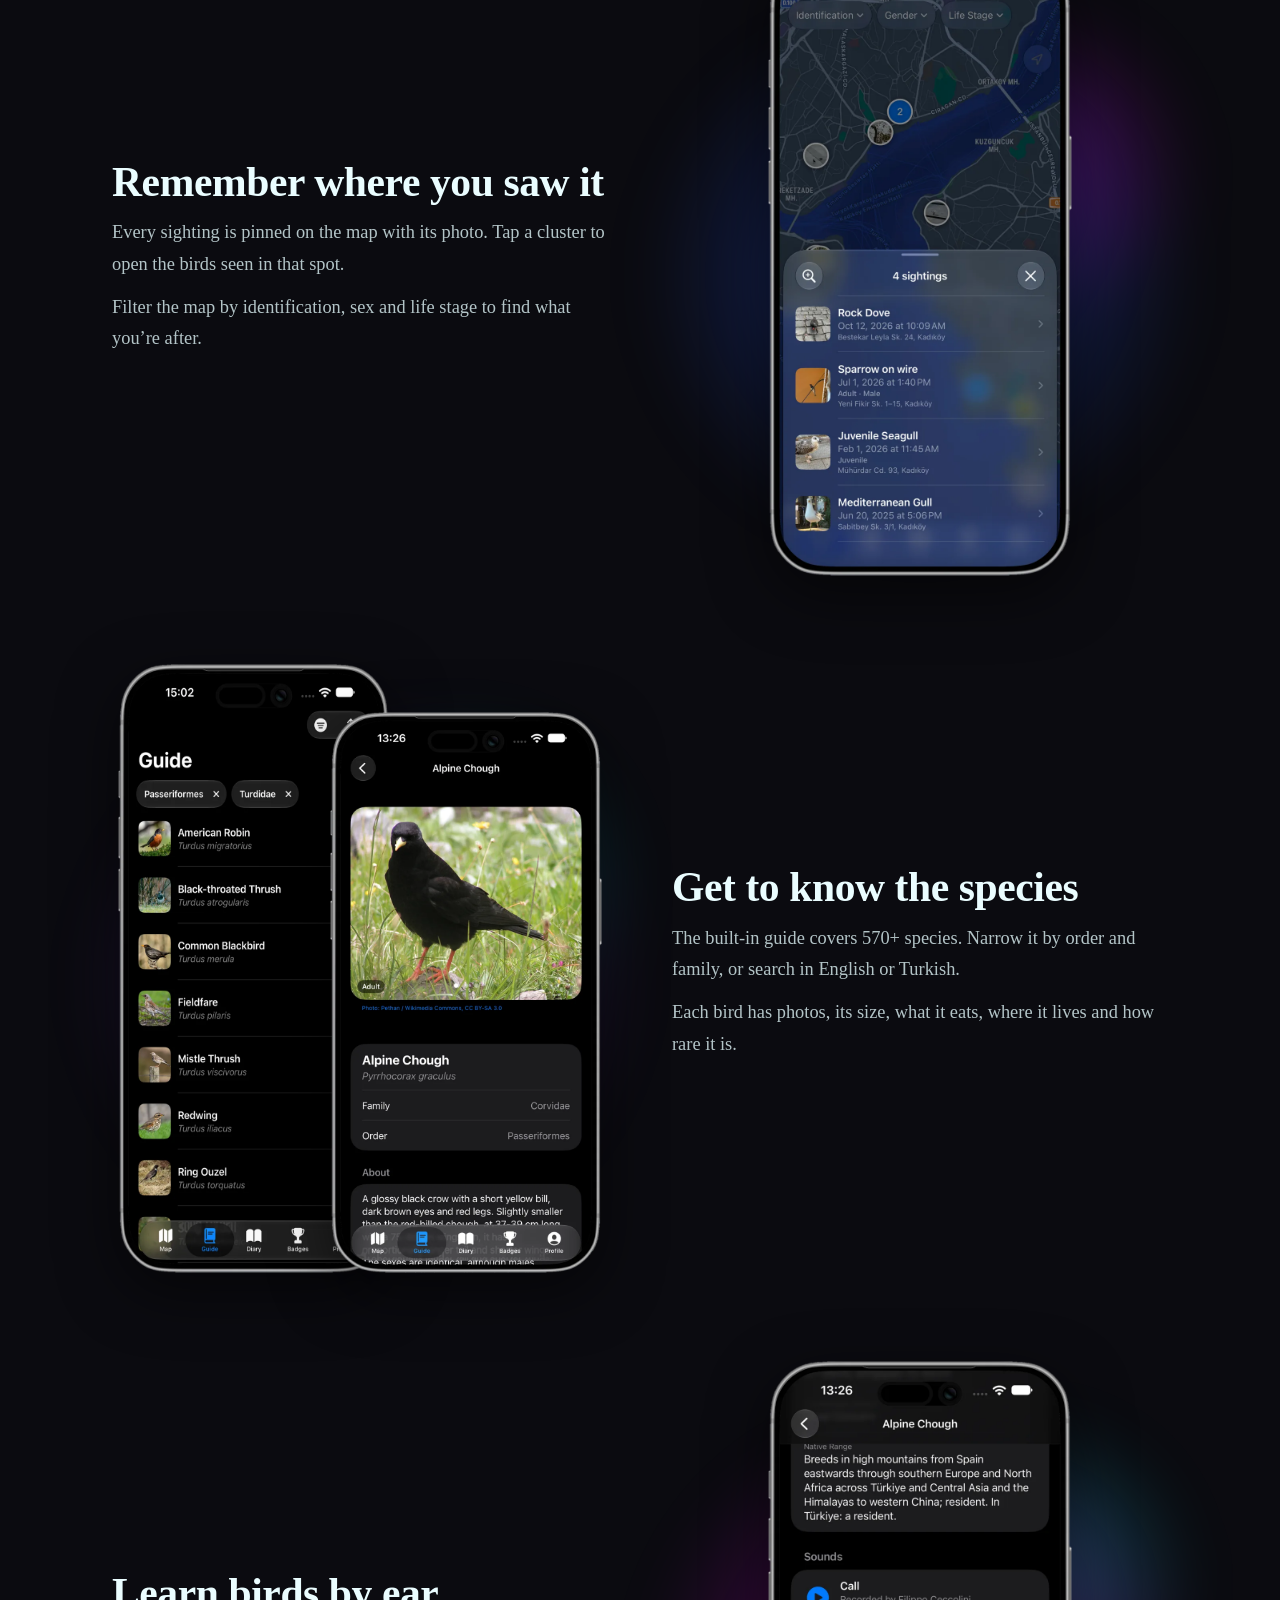
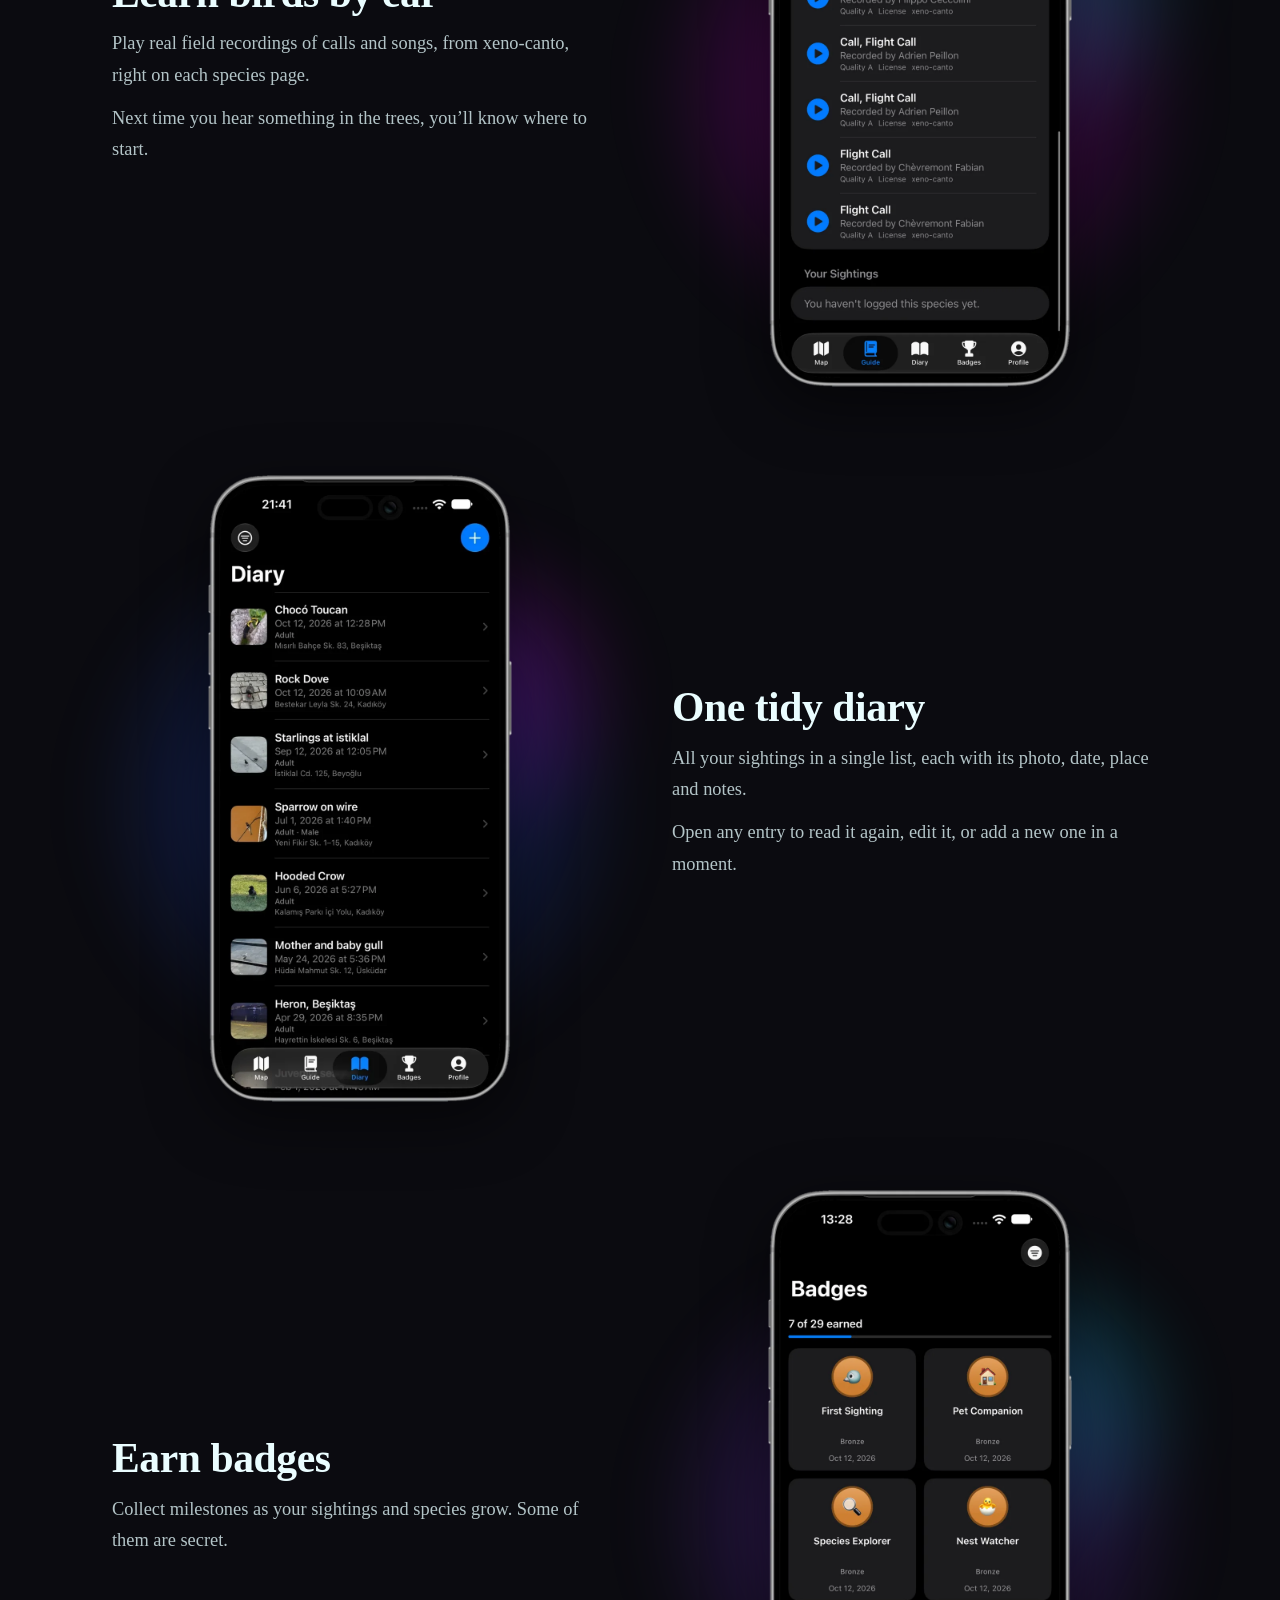
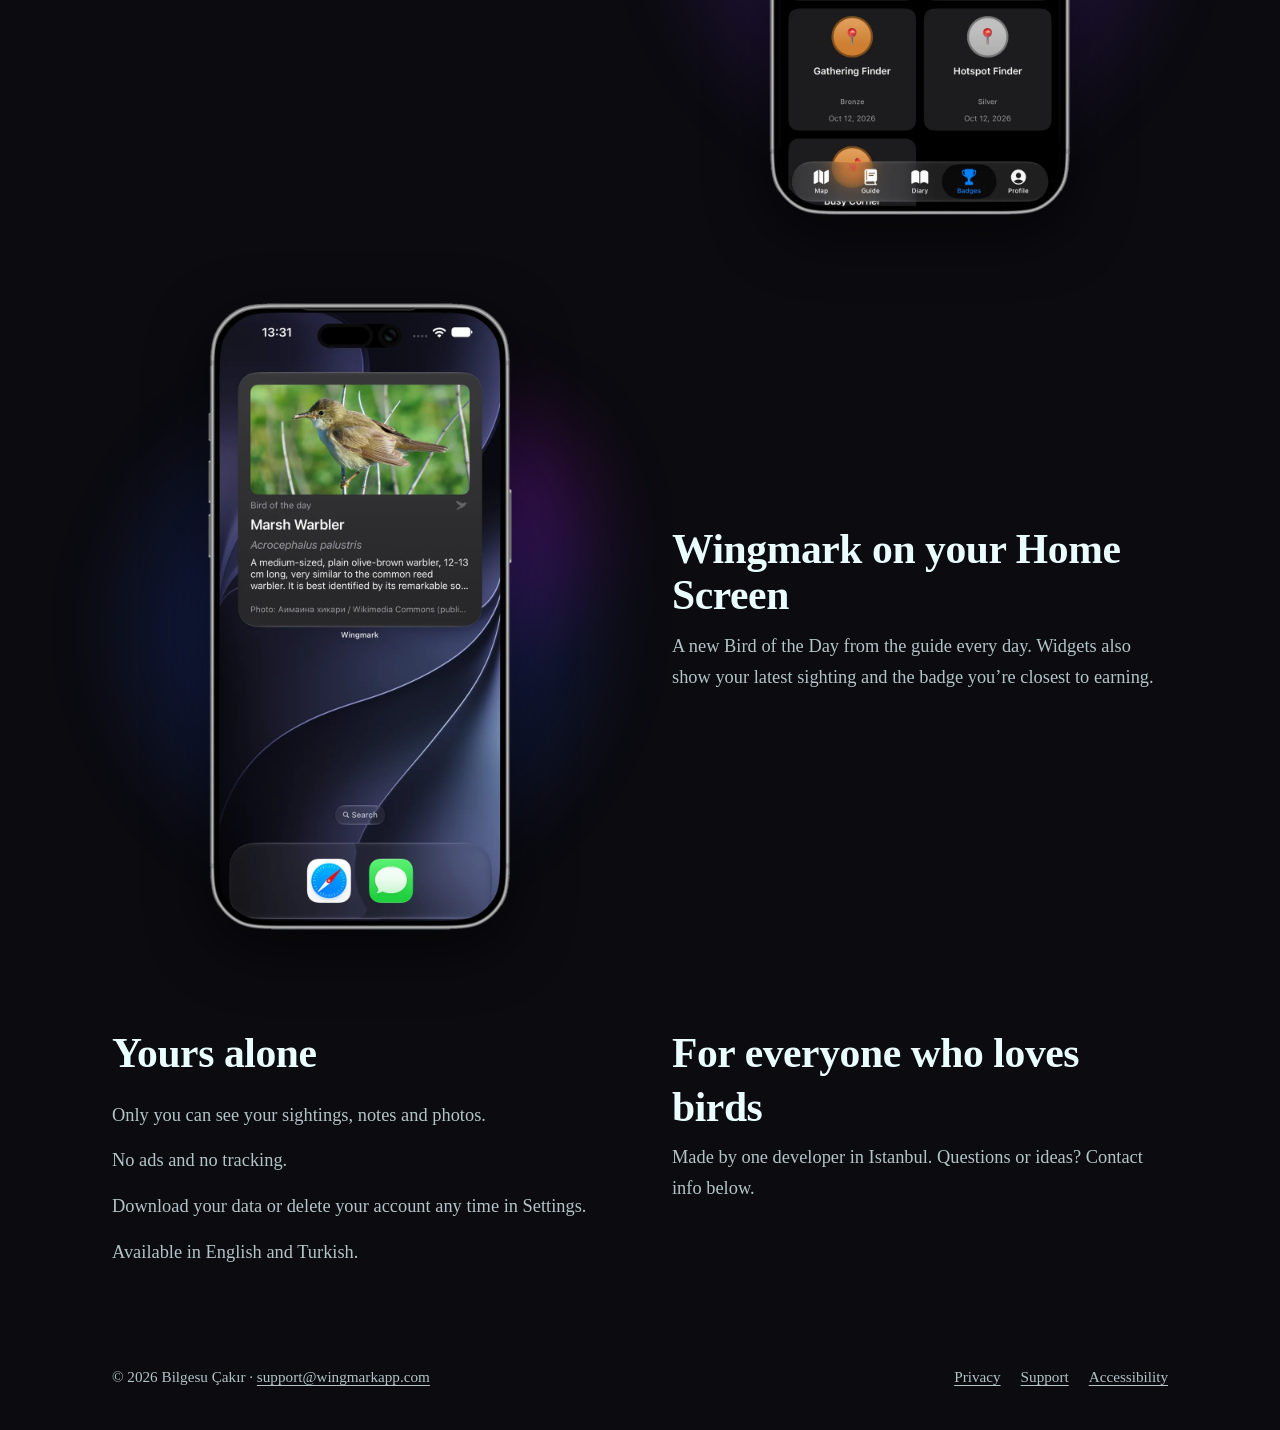
==== commit debff569: "Merge pull request #30 from bilgesucakir/landing-redesign Landing redesign" ====
--- a/index.html
+++ b/index.html
@@ -37,7 +37,7 @@
         <h1>Your personal bird diary</h1>
         <p class="lede">Log the birds you see, learn the species, hear their calls.</p>
         <p class="audience">Whether you’ve watched birds for years or only just started noticing the ones outside your window.</p>
-        <p class="store-soon">Coming soon on the App Store</p>
+        <p class="store-soon">Coming soon to the App Store</p>
       </div>
       <div class="visual single"><img src="img/phones/map-en.webp" alt="Map of sightings, each pinned with its photo" width="760" height="1566"></div>
     </section>
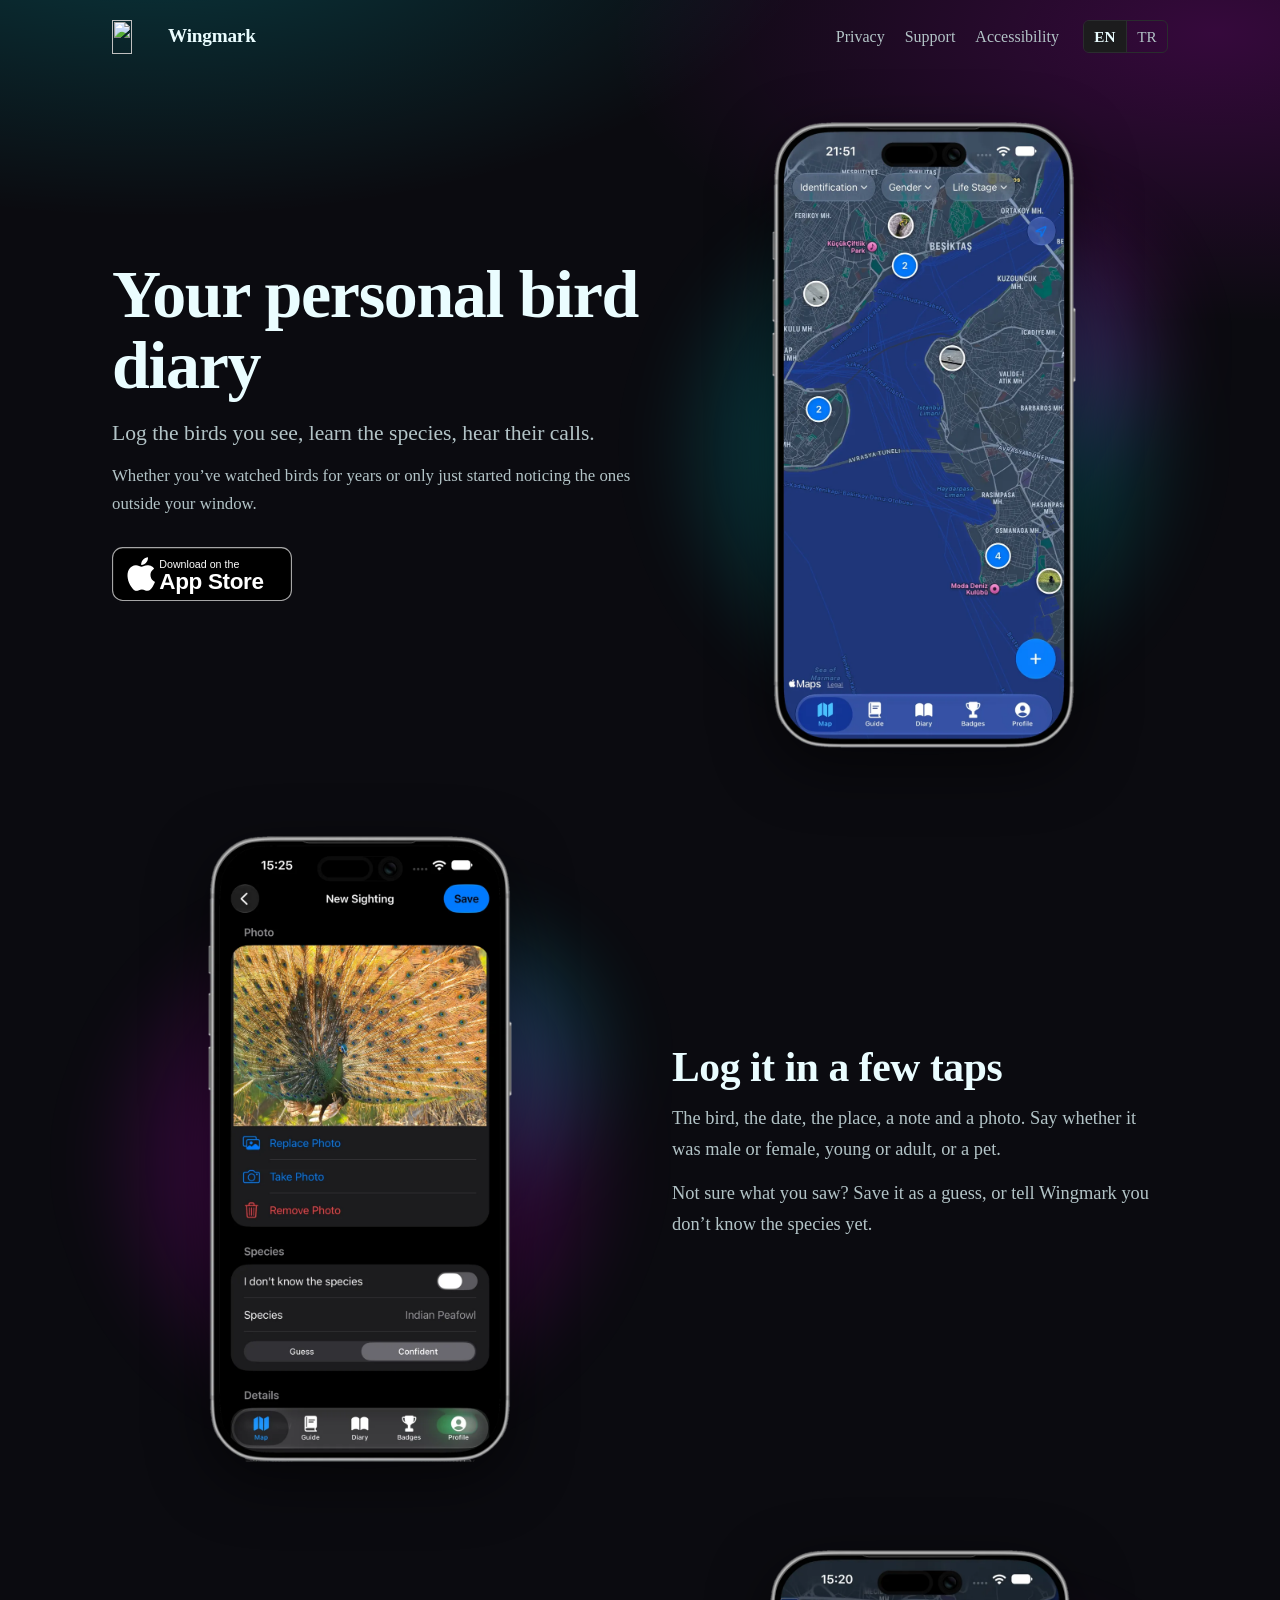
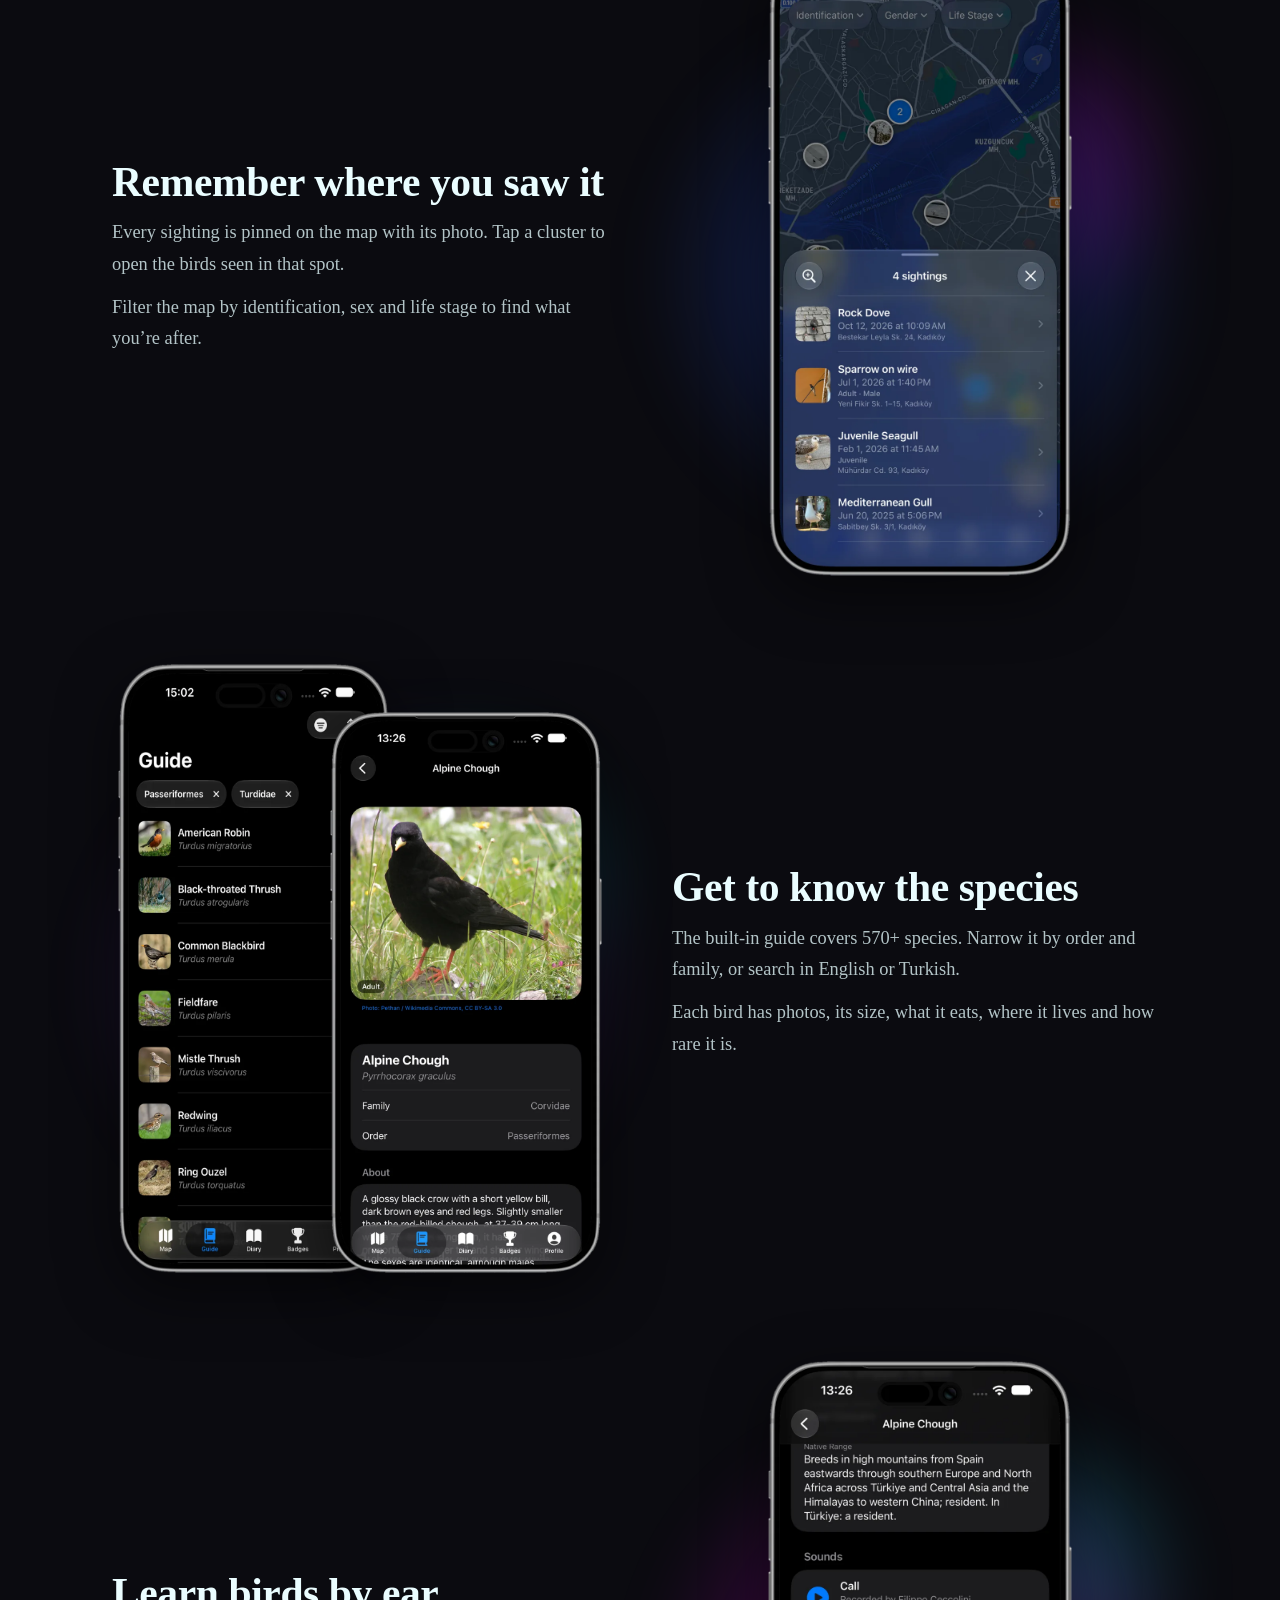
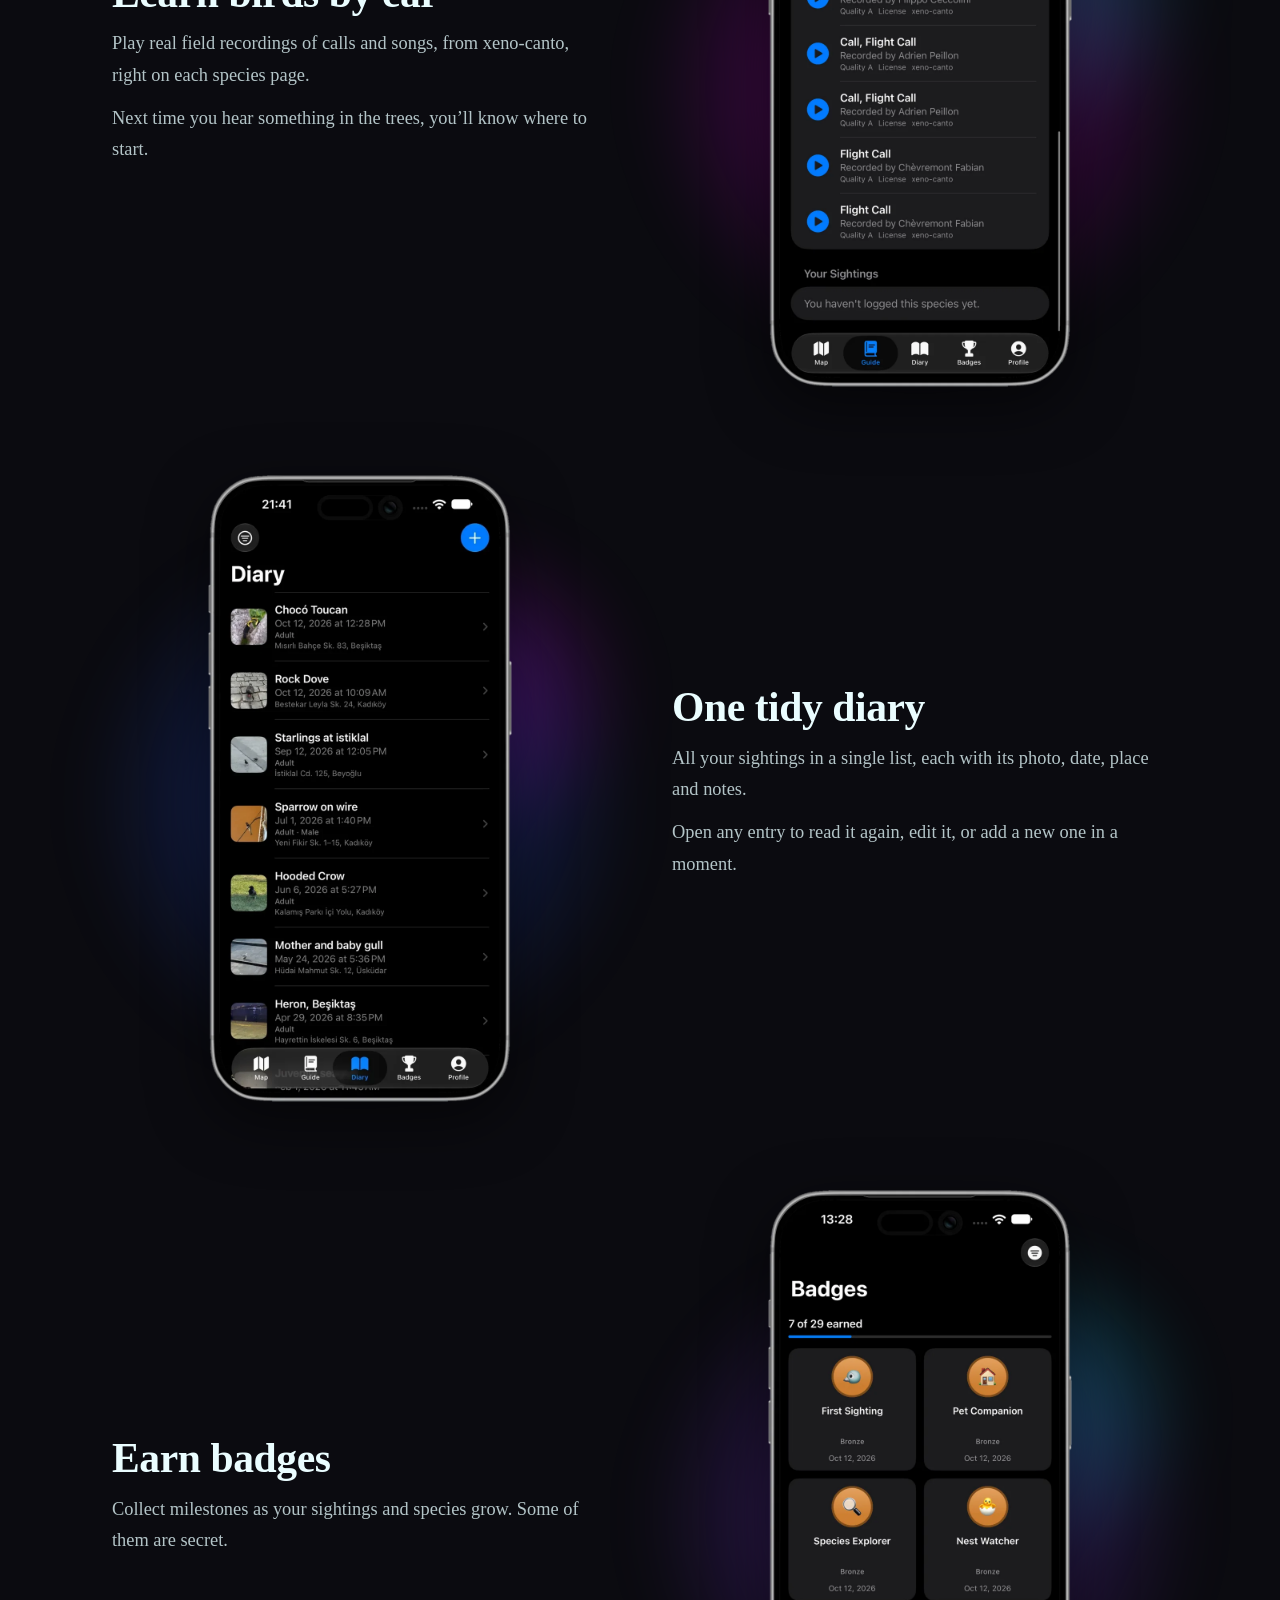
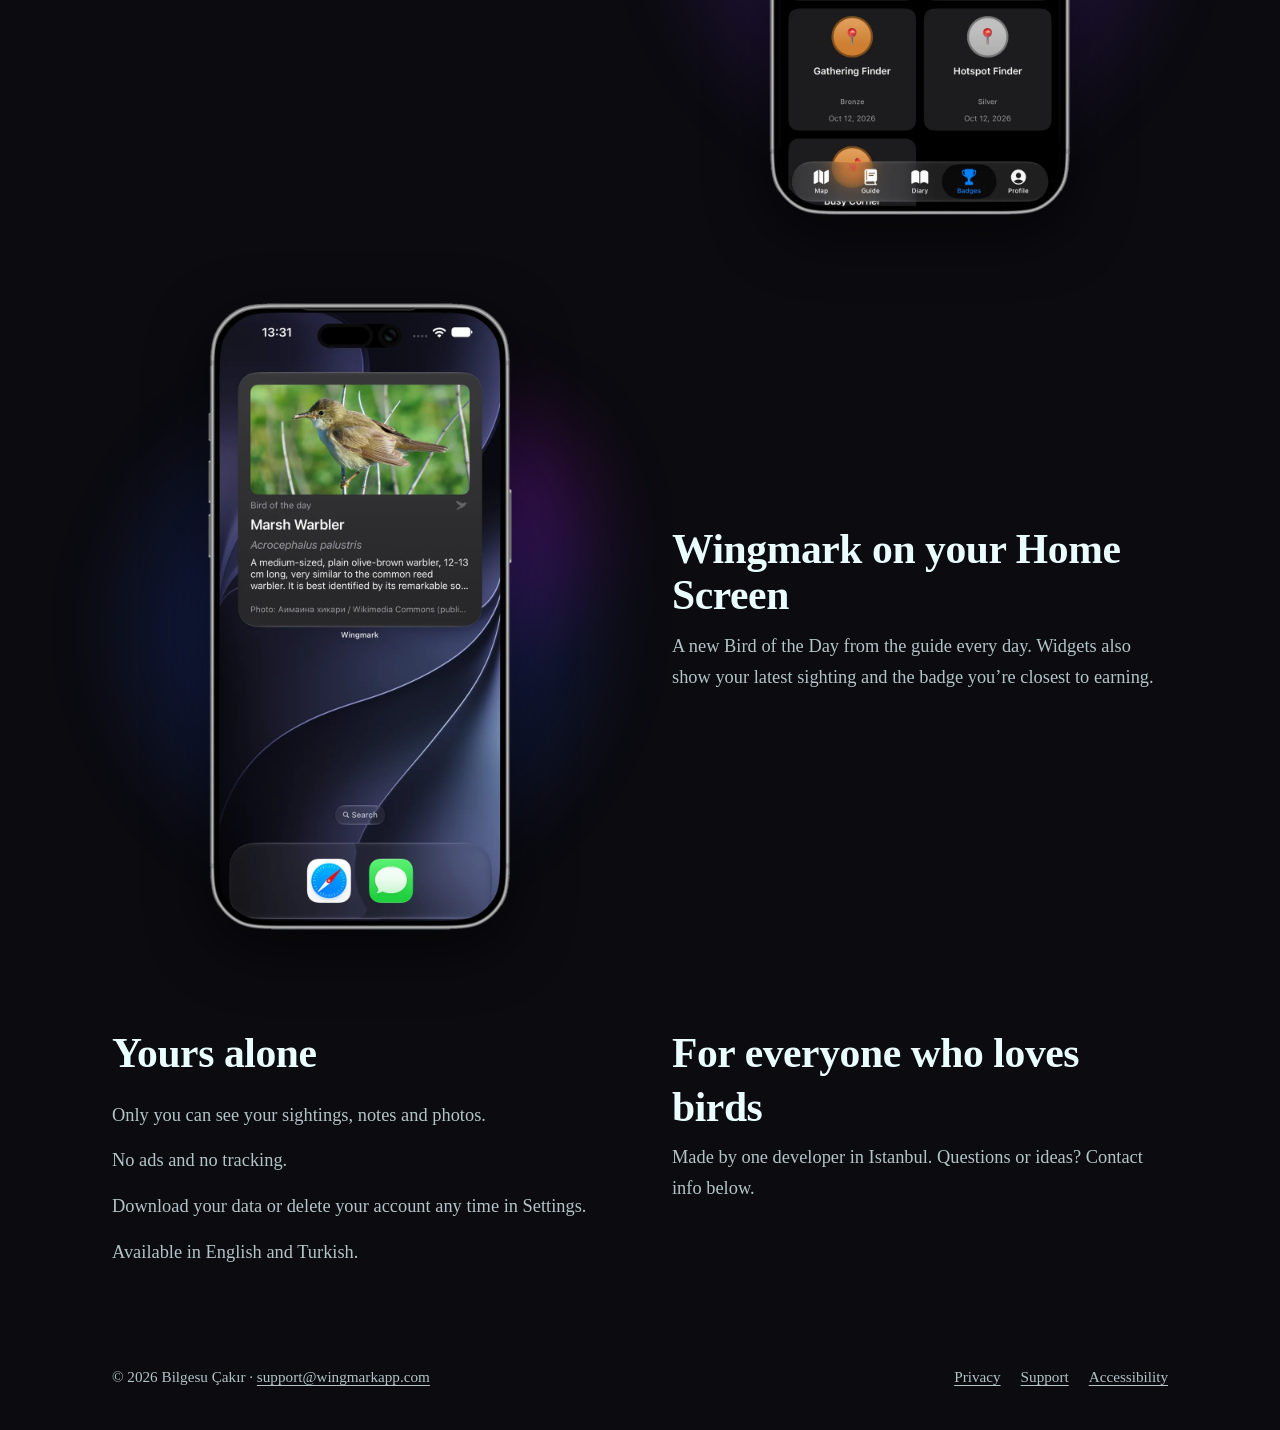
==== commit db91dc0a: "Replace 'coming soon' with App Store download badge Co-Authored-By: Claude Sonnet 5.5 <noreply@anthr" ====
--- a/index.html
+++ b/index.html
@@ -37,7 +37,7 @@
         <h1>Your personal bird diary</h1>
         <p class="lede">Log the birds you see, learn the species, hear their calls.</p>
         <p class="audience">Whether you’ve watched birds for years or only just started noticing the ones outside your window.</p>
-        <p class="store-soon">Coming soon to the App Store</p>
+        <a class="store-badge" href="https://apps.apple.com/tr/app/wingmark-ku%C5%9F-g%C3%BCnl%C3%BC%C4%9F%C3%BC/id6820532421" aria-label="Download Wingmark on the App Store"><svg viewBox="0 0 160 48" width="160" height="48" role="img" aria-hidden="true"><rect x=".5" y=".5" width="159" height="47" rx="9" fill="#000" stroke="#a6a6a6"/><g transform="translate(11 9) scale(1.25)" fill="#fff"><path d="M12.152 6.896c-.948 0-2.415-1.078-3.96-1.04-2.04.027-3.91 1.183-4.961 3.014-2.117 3.675-.546 9.103 1.519 12.09 1.013 1.454 2.208 3.09 3.792 3.039 1.52-.065 2.09-.987 3.935-.987 1.831 0 2.35.987 3.96.948 1.637-.026 2.676-1.48 3.676-2.948 1.156-1.688 1.636-3.325 1.662-3.415-.039-.013-3.182-1.221-3.22-4.857-.026-3.04 2.48-4.494 2.597-4.559-1.429-2.09-3.623-2.324-4.39-2.376-2-.156-3.675 1.09-4.61 1.09zM15.53 3.83c.843-1.012 1.4-2.427 1.245-3.83-1.207.052-2.662.805-3.532 1.818-.78.896-1.454 2.338-1.273 3.714 1.338.104 2.715-.688 3.559-1.701"/></g><text x="42" y="19" fill="#fff" font-family="-apple-system,'SF Pro Text',Helvetica,Arial,sans-serif" font-size="9.5">Download on the</text><text x="42" y="37" fill="#fff" font-family="-apple-system,'SF Pro Display',Helvetica,Arial,sans-serif" font-size="20" font-weight="600" letter-spacing="-.3">App Store</text></svg></a>
       </div>
       <div class="visual single"><img src="img/phones/map-en.webp" alt="Map of sightings, each pinned with its photo" width="760" height="1566"></div>
     </section>
--- a/style.css
+++ b/style.css
@@ -493,14 +493,21 @@
   margin: 0 0 1.75rem;
 }
 
-.store-soon {
+.store-badge {
   display: inline-block;
-  margin: 0;
-  padding: 0.75rem 1.5rem;
-  border: 1px solid var(--accent);
-  border-radius: 999px;
-  font-weight: 620;
-  font-size: 1.05rem;
+  line-height: 0;
+  border-radius: 9px;
+}
+
+.store-badge svg {
+  display: block;
+  height: 54px;
+  width: auto;
+}
+
+.store-badge:focus-visible {
+  outline: 2px solid var(--accent);
+  outline-offset: 3px;
 }
 
 /* Phone screenshots sit on a soft coloured glow */
